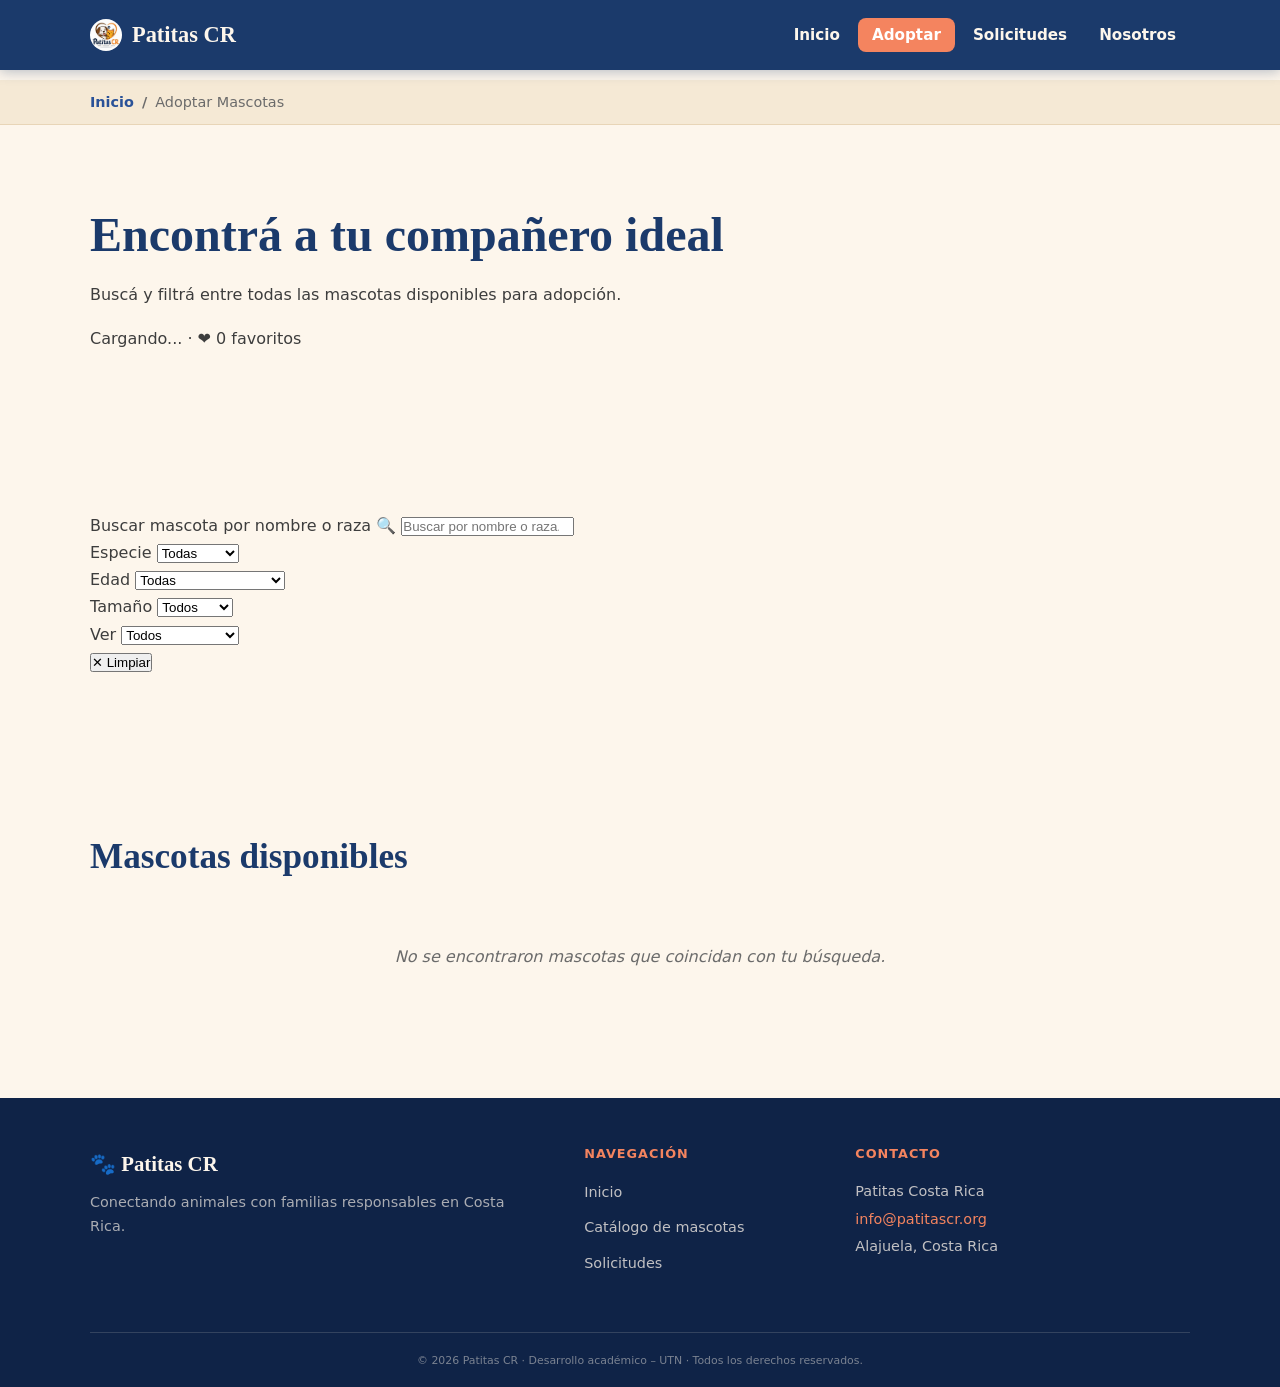
==== catalogo.html @ 45e9995b "logos" ====
<!DOCTYPE html>
<html lang="es">
<head>
    <meta charset="UTF-8">
    <meta name="viewport" content="width=device-width, initial-scale=1.0">
    <meta name="description" content="Explorá el catálogo de mascotas disponibles para adopción en Patitas CR.">
    <link rel="icon" type="image/jpeg" href="Images/adoptaPatitas/Imagen1.jpg" sizes="32x32">
    <link rel="stylesheet" href="css/style.css">
    <title>Patitas CR | Adoptar Mascotas</title>
</head>
<body>

<header class="site-header">
    <div class="container header-content">
        <a href="index.html" class="logo" aria-label="Patitas CR - Inicio">
            <img src="Images/adoptaPatitas/Imagen1.jpg" alt="Patitas CR" class="logo-image">
            <strong>Patitas CR</strong>
        </a>
        <input type="checkbox" id="menu-toggle" class="menu-toggle">
        <label for="menu-toggle" class="menu-button" aria-label="Abrir menú">
            <span></span><span></span><span></span>
        </label>
        <nav class="main-nav" aria-label="Navegación principal">
            <ul>
                <li><a href="index.html">Inicio</a></li>
                <li><a class="active-link" href="catalogo.html">Adoptar</a></li>
                <li><a href="registro.html">Solicitudes</a></li>
                <li><a href="index.html#sobre-nosotros">Nosotros</a></li>
            </ul>
        </nav>
    </div>
</header>

<nav class="breadcrumb" aria-label="Ubicación actual">
    <div class="container"><a href="index.html">Inicio</a><span>Adoptar Mascotas</span></div>
</nav>

<main>

    <section class="catalogo-hero">
        <div class="container">
            <h1>Encontrá a tu compañero ideal</h1>
            <p>Buscá y filtrá entre todas las mascotas disponibles para adopción.</p>
            <div class="catalogo-stats" id="catalogo-stats" aria-live="polite">
                <span id="stat-mostrando">Cargando...</span>
                <span class="stat-sep" aria-hidden="true">·</span>
                <span id="stat-favoritos">❤️ 0 favoritos</span>
            </div>
        </div>
    </section>

    <section class="controles-section" aria-label="Buscar y filtrar mascotas">
        <div class="container controles-wrapper">
            <div class="busqueda-wrapper">
                <label for="campo-busqueda" class="sr-only">Buscar mascota por nombre o raza</label>
                <span class="busqueda-icono" aria-hidden="true">🔍</span>
                <input type="search" id="campo-busqueda" class="campo-busqueda"
                    placeholder="Buscar por nombre o raza..." autocomplete="off" aria-label="Buscar mascota">
            </div>
            <div class="filtros-grupo" role="group" aria-label="Filtros de búsqueda">
                <div class="filtro-item">
                    <label for="filtro-especie">Especie</label>
                    <select id="filtro-especie" class="filtro-select">
                        <option value="todos">Todas</option>
                        <option value="perro">🐶 Perros</option>
                        <option value="gato">🐱 Gatos</option>
                    </select>
                </div>
                <div class="filtro-item">
                    <label for="filtro-edad">Edad</label>
                    <select id="filtro-edad" class="filtro-select">
                        <option value="todos">Todas</option>
                        <option value="cachorro">Cachorro (- de 1 año)</option>
                        <option value="joven">Joven (1-3 años)</option>
                        <option value="adulto">Adulto (4-7 años)</option>
                        <option value="senior">Senior (8+ años)</option>
                    </select>
                </div>
                <div class="filtro-item">
                    <label for="filtro-tamaño">Tamaño</label>
                    <select id="filtro-tamaño" class="filtro-select">
                        <option value="todos">Todos</option>
                        <option value="pequeño">Pequeño</option>
                        <option value="mediano">Mediano</option>
                        <option value="grande">Grande</option>
                    </select>
                </div>
                <div class="filtro-item">
                    <label for="filtro-vista">Ver</label>
                    <select id="filtro-vista" class="filtro-select">
                        <option value="todos">Todos</option>
                        <option value="favoritos">❤️ Mis favoritos</option>
                        <option value="urgentes">🚨 Urgentes</option>
                    </select>
                </div>
                <button id="btn-limpiar" class="btn-limpiar" aria-label="Limpiar filtros">✕ Limpiar</button>
            </div>
        </div>
    </section>

    <section class="catalogo-section" aria-labelledby="titulo-catalogo">
        <div class="container">
            <h2 id="titulo-catalogo" class="sr-only">Mascotas disponibles</h2>
            <div id="toast" class="toast" role="status" aria-live="polite"></div>
            <div id="grid-mascotas" class="mascotas-grid" aria-live="polite">
                <p class="estado-cargando">Cargando mascotas...</p>
            </div>
        </div>
    </section>

    <!-- MODAL SOLICITUD DE ADOPCIÓN -->
    <div id="modal-adopcion" class="modal-overlay" role="dialog" aria-modal="true" aria-labelledby="modal-titulo" hidden>
        <div class="modal-caja">
            <button class="modal-cerrar" id="modal-cerrar" aria-label="Cerrar">✕</button>
            <div class="modal-encabezado">
                <span id="modal-emoji" aria-hidden="true">🐾</span>
                <h2 id="modal-titulo">Solicitar adopción</h2>
                <p id="modal-subtitulo">Completá el formulario para expresar tu interés.</p>
            </div>
            <form id="form-adopcion" novalidate>
                <input type="hidden" id="adopcion-mascota-id">
                <input type="hidden" id="adopcion-mascota-nombre">

                <div class="campo-grupo">
                    <label for="adopcion-nombre">Nombre completo *</label>
                    <input type="text" id="adopcion-nombre" placeholder="Ej: María Rodríguez" autocomplete="name">
                    <span class="campo-error" id="error-adopcion-nombre"></span>
                </div>
                <div class="campo-grupo">
                    <label for="adopcion-email">Correo electrónico *</label>
                    <input type="email" id="adopcion-email" placeholder="Ej: maria@correo.com" autocomplete="email">
                    <span class="campo-error" id="error-adopcion-email"></span>
                </div>
                <div class="campo-grupo">
                    <label for="adopcion-telefono">Teléfono *</label>
                    <input type="tel" id="adopcion-telefono" placeholder="Ej: 8888-8888" autocomplete="tel">
                    <span class="campo-error" id="error-adopcion-telefono"></span>
                </div>
                <div class="campo-grupo">
                    <label for="adopcion-motivo">¿Por qué querés adoptar esta mascota?</label>
                    <textarea id="adopcion-motivo" rows="3" placeholder="Contanos sobre vos y tu hogar..."></textarea>
                </div>
                <div class="modal-acciones">
                    <button type="submit" class="btn-primary">Enviar solicitud</button>
                    <button type="button" class="btn-cancelar" id="btn-cancelar-modal">Cancelar</button>
                </div>
            </form>

            <div id="modal-confirmacion" class="modal-confirmacion" hidden>
                <span class="confirmacion-icono" aria-hidden="true">✅</span>
                <h3>¡Solicitud enviada!</h3>
                <p id="confirmacion-texto"></p>
                <button class="btn-primary" id="btn-cerrar-confirmacion">Entendido</button>
            </div>
        </div>
    </div>

</main>

<footer id="contacto">
    <div class="container footer-content">
        <div class="footer-marca">
            <p class="footer-logo">🐾 Patitas CR</p>
            <p>Conectando animales con familias responsables en Costa Rica.</p>
        </div>
        <nav class="footer-nav" aria-label="Pie de página">
            <h5>Navegación</h5>
            <ul>
                <li><a href="index.html">Inicio</a></li>
                <li><a href="catalogo.html">Catálogo de mascotas</a></li>
                <li><a href="registro.html">Solicitudes</a></li>
            </ul>
        </nav>
        <address class="footer-contacto">
            <h5>Contacto</h5>
            Patitas Costa Rica<br>
            <a href="mailto:info@patitascr.org">info@patitascr.org</a><br>
            Alajuela, Costa Rica
        </address>
    </div>
    <div class="footer-bottom">
        <small>© 2026 Patitas CR · Desarrollo académico – UTN · Todos los derechos reservados.</small>
    </div>
</footer>

<script src="js/catalogo.js"></script>
</body>
</html>
---- css/style.css ----
/* =========================
   TOKENS DE DISEÑO — PATITAS CR
   Paleta cálida y acogedora
========================= */

:root {
    /* Colores principales */
    --color-crema:       #FDF6EC;   /* fondo cálido */
    --color-crema-oscuro: #F5E9D5;  /* fondo alterno */
    --color-naranja:     #F4845F;   /* acento principal */
    --color-naranja-hover: #E06A43; /* hover naranja */
    --color-azul:        #1B3A6B;   /* texto oscuro y header */
    --color-azul-claro:  #2A5298;   /* links y detalles */
    --color-verde:       #3DAA74;   /* éxito / disponible */
    --color-texto:       #3D3D3D;   /* cuerpo de texto */
    --color-texto-suave: #6B6B6B;   /* texto secundario */
    --color-borde:       #E8D5B7;   /* bordes suaves */
    --color-blanco:      #FFFFFF;

    /* Tipografía */
    --fuente-titulo: Georgia, 'Times New Roman', serif;
    --fuente-cuerpo: system-ui, -apple-system, Arial, sans-serif;

    /* Espaciado */
    --espacio-xs:  8px;
    --espacio-sm:  16px;
    --espacio-md:  24px;
    --espacio-lg:  48px;
    --espacio-xl:  80px;

    /* Bordes */
    --radio-sm:  8px;
    --radio-md:  16px;
    --radio-lg:  24px;
    --radio-pill: 999px;

    /* Sombras */
    --sombra-sm: 0 2px 8px rgba(61, 61, 61, 0.08);
    --sombra-md: 0 6px 20px rgba(61, 61, 61, 0.12);
    --sombra-lg: 0 12px 32px rgba(61, 61, 61, 0.15);
}

/* =========================
   RESET Y BASE
========================= */

*, *::before, *::after {
    margin: 0;
    padding: 0;
    box-sizing: border-box;
}

html {
    font-size: 16px;
    scroll-behavior: smooth;
}

body {
    font-family: var(--fuente-cuerpo);
    background-color: var(--color-crema);
    color: var(--color-texto);
    line-height: 1.7;
    padding-top: 80px;
}

img, video, iframe {
    max-width: 100%;
    height: auto;
    display: block;
}

a {
    text-decoration: none;
    color: inherit;
}

ul {
    list-style: none;
}

/* =========================
   UTILIDADES
========================= */

.container {
    width: min(92%, 1100px);
    margin: 0 auto;
}

section {
    padding: var(--espacio-xl) 0;
}

h1, h2, h3, h4, h5 {
    font-family: var(--fuente-titulo);
    color: var(--color-azul);
    line-height: 1.25;
    margin-bottom: var(--espacio-sm);
}

h1 { font-size: clamp(2rem, 5vw, 3rem); }
h2 { font-size: clamp(1.5rem, 3.5vw, 2.2rem); }
h3 { font-size: 1.2rem; }
h4 { font-size: 1.05rem; }

p { margin-bottom: var(--espacio-sm); }
p:last-child { margin-bottom: 0; }

.seccion-desc {
    color: var(--color-texto-suave);
    font-size: 1.05rem;
    max-width: 600px;
    margin-bottom: var(--espacio-lg);
}

/* =========================
   HEADER
========================= */

.site-header {
    background-color: var(--color-azul);
    padding: 16px 0;
    position: fixed;
    top: 0;
    left: 0;
    width: 100%;
    z-index: 1000;
    box-shadow: 0 2px 12px rgba(27, 58, 107, 0.3);
}

.header-content {
    display: flex;
    align-items: center;
    justify-content: space-between;
    gap: 20px;
}

/* Logo */
.logo {
    display: flex;
    align-items: center;
    gap: 10px;
    font-family: var(--fuente-titulo);
    font-size: 1.4rem;
    color: var(--color-crema);
    font-weight: bold;
    white-space: nowrap;
}

.logo-image {
    width: 32px;
    height: 32px;
    object-fit: cover;
    border-radius: 50%;
}

/* Hamburguesa — oculta en escritorio */
.menu-toggle { display: none; }

.menu-button {
    display: none;
    flex-direction: column;
    justify-content: space-between;
    width: 36px;
    height: 26px;
    cursor: pointer;
    background: none;
    border: none;
}

.menu-button span {
    display: block;
    height: 3px;
    background-color: var(--color-crema);
    border-radius: var(--radio-pill);
    transition: opacity 0.2s;
}

/* Navegación */
.main-nav ul {
    display: flex;
    align-items: center;
    gap: 4px;
}

.main-nav a {
    color: var(--color-crema);
    font-weight: 600;
    font-size: 0.95rem;
    padding: 8px 14px;
    border-radius: var(--radio-sm);
    transition: background-color 0.2s, color 0.2s;
}

.main-nav a:hover {
    background-color: var(--color-naranja);
    color: var(--color-blanco);
}

.main-nav a:focus-visible {
    outline: 3px solid var(--color-naranja);
    outline-offset: 2px;
}

.active-link {
    background-color: var(--color-naranja) !important;
    color: var(--color-blanco) !important;
}

/* =========================
   BREADCRUMB
========================= */

.breadcrumb {
    background-color: var(--color-crema-oscuro);
    border-bottom: 1px solid var(--color-borde);
    padding: 10px 0;
}

.breadcrumb .container {
    display: flex;
    align-items: center;
    gap: 8px;
    font-size: 0.9rem;
}

.breadcrumb a {
    color: var(--color-azul-claro);
    font-weight: 600;
}

.breadcrumb a::after {
    content: "/";
    margin-left: 8px;
    color: var(--color-texto-suave);
}

.breadcrumb span {
    color: var(--color-texto-suave);
}

/* =========================
   BOTONES
========================= */

.btn-primary {
    display: inline-block;
    background-color: var(--color-naranja);
    color: var(--color-blanco);
    padding: 13px 26px;
    border-radius: var(--radio-md);
    font-weight: 700;
    font-size: 0.95rem;
    transition: background-color 0.2s, transform 0.15s;
    border: 2px solid transparent;
}

.btn-primary:hover {
    background-color: var(--color-naranja-hover);
    transform: translateY(-1px);
}

.btn-primary:focus-visible {
    outline: 3px solid var(--color-azul);
    outline-offset: 3px;
}

.btn-outline {
    display: inline-block;
    background-color: transparent;
    color: var(--color-crema);
    padding: 13px 26px;
    border-radius: var(--radio-md);
    font-weight: 700;
    font-size: 0.95rem;
    border: 2px solid var(--color-crema);
    transition: background-color 0.2s, color 0.2s;
}

.btn-outline:hover {
    background-color: var(--color-crema);
    color: var(--color-azul);
}

.btn-link {
    display: inline-block;
    color: var(--color-azul);
    font-weight: 700;
    text-decoration: underline;
    text-underline-offset: 4px;
    padding: 4px 0;
}

.btn-link:hover {
    color: var(--color-naranja);
}

.btn-grande {
    padding: 16px 32px;
    font-size: 1rem;
}

/* =========================
   HERO
========================= */

.hero {
    background: linear-gradient(135deg, var(--color-crema-oscuro) 0%, var(--color-crema) 100%);
    padding: var(--espacio-xl) 0;
    border-bottom: 2px solid var(--color-borde);
}

.hero-content {
    display: flex;
    align-items: center;
    gap: 60px;
}

.hero-text {
    flex: 1;
    min-width: 0;
}

.hero-badge {
    display: inline-block;
    background-color: #FFF0E8;
    color: var(--color-naranja-hover);
    border: 1.5px solid var(--color-naranja);
    padding: 6px 16px;
    border-radius: var(--radio-pill);
    font-weight: 700;
    font-size: 0.85rem;
    margin-bottom: var(--espacio-sm);
    letter-spacing: 0.3px;
}

.hero-text h1 {
    margin-bottom: var(--espacio-md);
    color: var(--color-azul);
}

.hero-text h1 em {
    font-style: normal;
    color: var(--color-naranja);
}

.hero-desc {
    color: var(--color-texto);
    font-size: 1.1rem;
    max-width: 500px;
    margin-bottom: var(--espacio-md);
}

/* Contador dinámico */
.hero-contador {
    display: flex;
    gap: var(--espacio-lg);
    margin-bottom: var(--espacio-lg);
    padding: var(--espacio-md) 0;
    border-top: 1.5px solid var(--color-borde);
    border-bottom: 1.5px solid var(--color-borde);
}

.contador-item {
    display: flex;
    flex-direction: column;
}

.contador-num {
    font-family: var(--fuente-titulo);
    font-size: 2.2rem;
    font-weight: bold;
    color: var(--color-naranja);
    line-height: 1;
}

.contador-label {
    font-size: 0.8rem;
    color: var(--color-texto-suave);
    margin-top: 4px;
    text-transform: uppercase;
    letter-spacing: 0.5px;
}

.hero-actions {
    display: flex;
    align-items: center;
    gap: var(--espacio-md);
    flex-wrap: wrap;
}

/* Imagen hero */
.hero-image {
    flex: 0 0 420px;
    background-color: var(--color-blanco);
    padding: 14px;
    border-radius: var(--radio-lg);
    box-shadow: var(--sombra-lg);
    border: 2px solid var(--color-borde);
}

.hero-image img {
    width: 100%;
    border-radius: var(--radio-md);
    object-fit: cover;
    aspect-ratio: 4/3;
    background-color: var(--color-crema-oscuro);
}

/* Fallback cuando no hay imagen */
.hero-image--fallback img {
    min-height: 220px;
    background: linear-gradient(135deg, #FFF0E8, #F5E9D5);
    display: flex;
    align-items: center;
    justify-content: center;
}

.hero-image figcaption {
    margin-top: 10px;
    font-size: 0.85rem;
    color: var(--color-texto-suave);
    text-align: center;
    font-style: italic;
}

/* =========================
   DIVISOR DE PATITAS
========================= */

.paw-divider {
    text-align: center;
    padding: 8px 0;
    background-color: var(--color-crema);
    letter-spacing: 12px;
    font-size: 1.1rem;
    opacity: 0.5;
}

/* =========================
   CÓMO FUNCIONA
========================= */

#como-funciona {
    background-color: var(--color-blanco);
}

.pasos-grid {
    display: grid;
    grid-template-columns: repeat(auto-fit, minmax(260px, 1fr));
    gap: var(--espacio-md);
    counter-reset: pasos;
}

.paso-card {
    background-color: var(--color-crema);
    border: 1.5px solid var(--color-borde);
    border-radius: var(--radio-lg);
    padding: var(--espacio-lg) var(--espacio-md);
    text-align: center;
    transition: transform 0.2s, box-shadow 0.2s;
    position: relative;
}

.paso-card:hover {
    transform: translateY(-4px);
    box-shadow: var(--sombra-md);
}

.paso-icono {
    font-size: 2.8rem;
    margin-bottom: var(--espacio-sm);
    display: block;
    line-height: 1;
}

.paso-card h3 {
    color: var(--color-azul);
    margin-bottom: 10px;
    font-size: 1.1rem;
}

.paso-card p {
    color: var(--color-texto-suave);
    font-size: 0.95rem;
    margin: 0;
}

/* =========================
   SOBRE NOSOTROS / BENEFICIOS
========================= */

#sobre-nosotros {
    background-color: var(--color-crema-oscuro);
}

.beneficios-grid {
    display: grid;
    grid-template-columns: repeat(auto-fit, minmax(230px, 1fr));
    gap: var(--espacio-md);
}

.beneficio-card {
    background-color: var(--color-blanco);
    border: 1.5px solid var(--color-borde);
    border-radius: var(--radio-lg);
    padding: var(--espacio-md);
    transition: box-shadow 0.2s;
}

.beneficio-card:hover {
    box-shadow: var(--sombra-md);
}

.beneficio-icono {
    font-size: 2rem;
    display: block;
    margin-bottom: var(--espacio-xs);
}

.beneficio-card h4 {
    color: var(--color-azul);
    margin-bottom: 8px;
}

.beneficio-card p {
    color: var(--color-texto-suave);
    font-size: 0.92rem;
    margin: 0;
}

/* =========================
   FINALES FELICES
========================= */

#finales-felices {
    background-color: var(--color-blanco);
}

.casos-grid {
    display: grid;
    grid-template-columns: repeat(auto-fit, minmax(280px, 1fr));
    gap: var(--espacio-md);
    margin-bottom: var(--espacio-lg);
}

/* Tarjeta de caso de éxito — generada por JS */
.caso-card {
    background-color: var(--color-crema);
    border: 1.5px solid var(--color-borde);
    border-radius: var(--radio-lg);
    overflow: hidden;
    box-shadow: var(--sombra-sm);
    transition: transform 0.2s, box-shadow 0.2s;
}

.caso-card:hover {
    transform: translateY(-3px);
    box-shadow: var(--sombra-md);
}

.caso-card-img {
    width: 100%;
    height: 180px;
    object-fit: cover;
    background-color: var(--color-crema-oscuro);
}

.caso-card-body {
    padding: var(--espacio-md);
}

.caso-card-body h3 {
    font-size: 1.05rem;
    color: var(--color-azul);
    margin-bottom: 6px;
}

.caso-card-body p {
    font-size: 0.9rem;
    color: var(--color-texto-suave);
    margin: 0;
    font-style: italic;
}

.caso-tag {
    display: inline-block;
    background-color: #E8F5EE;
    color: var(--color-verde);
    padding: 4px 12px;
    border-radius: var(--radio-pill);
    font-size: 0.78rem;
    font-weight: 700;
    margin-bottom: 8px;
}

/* Estado cargando / vacío */
.estado-cargando,
.estado-vacio {
    color: var(--color-texto-suave);
    font-style: italic;
    grid-column: 1 / -1;
    text-align: center;
    padding: var(--espacio-lg) 0;
}

.casos-cta {
    text-align: center;
}

/* =========================
   CTA FINAL
========================= */

.cta-section {
    background-color: var(--color-azul);
    padding: var(--espacio-xl) 0;
}

.cta-content {
    display: flex;
    align-items: center;
    justify-content: space-between;
    gap: var(--espacio-lg);
    flex-wrap: wrap;
}

.cta-text h2 {
    color: var(--color-crema);
    margin-bottom: 8px;
}

.cta-text p {
    color: rgba(253, 246, 236, 0.8);
    margin: 0;
}

.cta-acciones {
    display: flex;
    gap: var(--espacio-sm);
    flex-wrap: wrap;
}

/* =========================
   FOOTER
========================= */

footer {
    background-color: #0F2347;
    color: var(--color-crema);
    padding: var(--espacio-lg) 0 0;
}

.footer-content {
    display: grid;
    grid-template-columns: 2fr 1fr 1.5fr;
    gap: var(--espacio-lg);
    padding-bottom: var(--espacio-lg);
    border-bottom: 1px solid rgba(253, 246, 236, 0.15);
}

.footer-logo {
    font-family: var(--fuente-titulo);
    font-size: 1.3rem;
    font-weight: bold;
    margin-bottom: var(--espacio-xs);
    color: var(--color-crema);
}

.footer-marca p:last-child {
    color: rgba(253, 246, 236, 0.65);
    font-size: 0.9rem;
}

.footer-nav h5,
.footer-contacto h5 {
    color: var(--color-naranja);
    font-family: var(--fuente-cuerpo);
    font-size: 0.8rem;
    text-transform: uppercase;
    letter-spacing: 1px;
    margin-bottom: var(--espacio-sm);
}

.footer-nav ul li {
    margin-bottom: 8px;
}

.footer-nav a {
    color: rgba(253, 246, 236, 0.75);
    font-size: 0.9rem;
    transition: color 0.2s;
}

.footer-nav a:hover {
    color: var(--color-naranja);
}

.footer-contacto {
    font-style: normal;
    color: rgba(253, 246, 236, 0.75);
    font-size: 0.9rem;
    line-height: 1.9;
}

.footer-contacto a {
    color: var(--color-naranja);
}

.footer-contacto a:hover {
    text-decoration: underline;
}

.footer-bottom {
    text-align: center;
    padding: var(--espacio-sm) 0;
    color: rgba(253, 246, 236, 0.45);
    font-size: 0.82rem;
}

/* =========================
   MEDIA QUERY — TABLET
========================= */

@media (max-width: 900px) {
    body { padding-top: 76px; }

    .hero-content {
        flex-direction: column;
        gap: var(--espacio-lg);
    }

    .hero-image {
        flex: none;
        width: 100%;
        max-width: 560px;
    }

    .hero-text h1 {
        font-size: 2.2rem;
    }

    .footer-content {
        grid-template-columns: 1fr 1fr;
    }

    .footer-marca {
        grid-column: 1 / -1;
    }

    .cta-content {
        flex-direction: column;
        text-align: center;
    }

    .cta-acciones {
        justify-content: center;
    }
}

/* =========================
   MEDIA QUERY — MÓVIL
========================= */

@media (max-width: 700px) {
    body { padding-top: 70px; }

    .site-header { padding: 12px 0; }

    /* Hamburguesa */
    .menu-button { display: flex; }

    .main-nav {
        display: none;
        position: absolute;
        top: 56px;
        left: 0;
        width: 100%;
        background-color: var(--color-azul);
        border-top: 2px solid var(--color-naranja);
        padding: var(--espacio-sm);
        border-radius: 0 0 var(--radio-md) var(--radio-md);
        z-index: 999;
        box-shadow: var(--sombra-lg);
    }

    .menu-toggle:checked ~ .main-nav {
        display: block;
    }

    .main-nav ul {
        flex-direction: column;
        align-items: stretch;
        gap: 6px;
    }

    .main-nav a {
        display: block;
        padding: 13px 16px;
        background-color: rgba(255, 255, 255, 0.07);
        border-radius: var(--radio-sm);
    }

    /* Hero */
    .hero { padding: 48px 0; }

    .hero-texto h1 { font-size: 1.9rem; }

    .hero-contador {
        gap: var(--espacio-md);
    }

    .contador-num { font-size: 1.7rem; }

    .hero-actions {
        flex-direction: column;
        align-items: stretch;
    }

    .btn-primary, .btn-link {
        text-align: center;
        width: 100%;
    }

    .btn-link { width: auto; }

    /* Secciones */
    section { padding: 48px 0; }

    .pasos-grid,
    .beneficios-grid,
    .casos-grid {
        grid-template-columns: 1fr;
    }

    /* Footer */
    .footer-content {
        grid-template-columns: 1fr;
        gap: var(--espacio-md);
    }

    .cta-acciones {
        flex-direction: column;
    }

    .btn-grande {
        text-align: center;
        width: 100%;
    }

    /* Breadcrumb */
    .breadcrumb .container {
        font-size: 0.85rem;
    }
}

/* =========================
   MEDIA QUERY — MÓVIL PEQUEÑO
========================= */

@media (max-width: 420px) {
    .logo { font-size: 1.15rem; }

    h1 { font-size: 1.75rem; }

    .hero-contador {
        flex-wrap: wrap;
        gap: var(--espacio-sm);
    }

    .paw-divider { letter-spacing: 6px; }
}

/* =========================
   ACCESIBILIDAD — MOVIMIENTO REDUCIDO
========================= */

@media (prefers-reduced-motion: reduce) {
    .paso-card,
    .beneficio-card,
    .caso-card,
    .btn-primary {
        transition: none;
    }

    html { scroll-behavior: auto; }
}
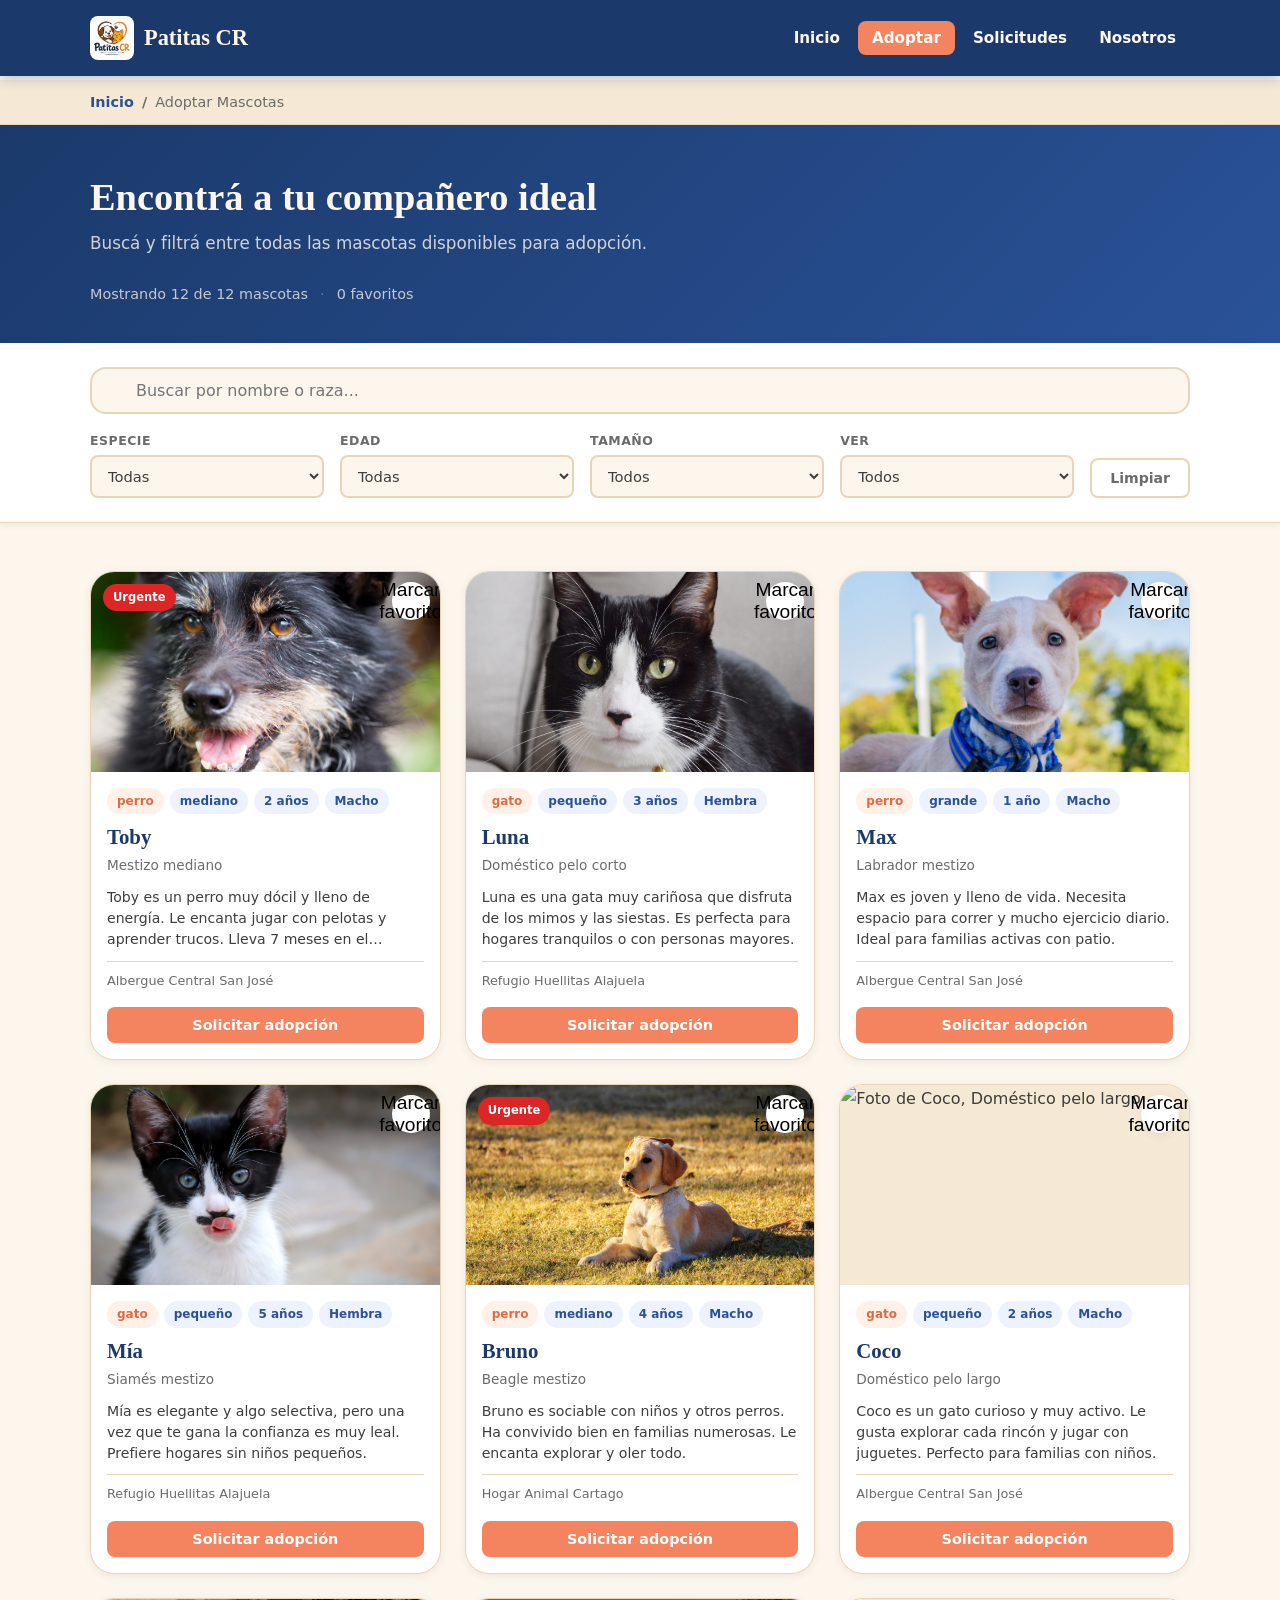
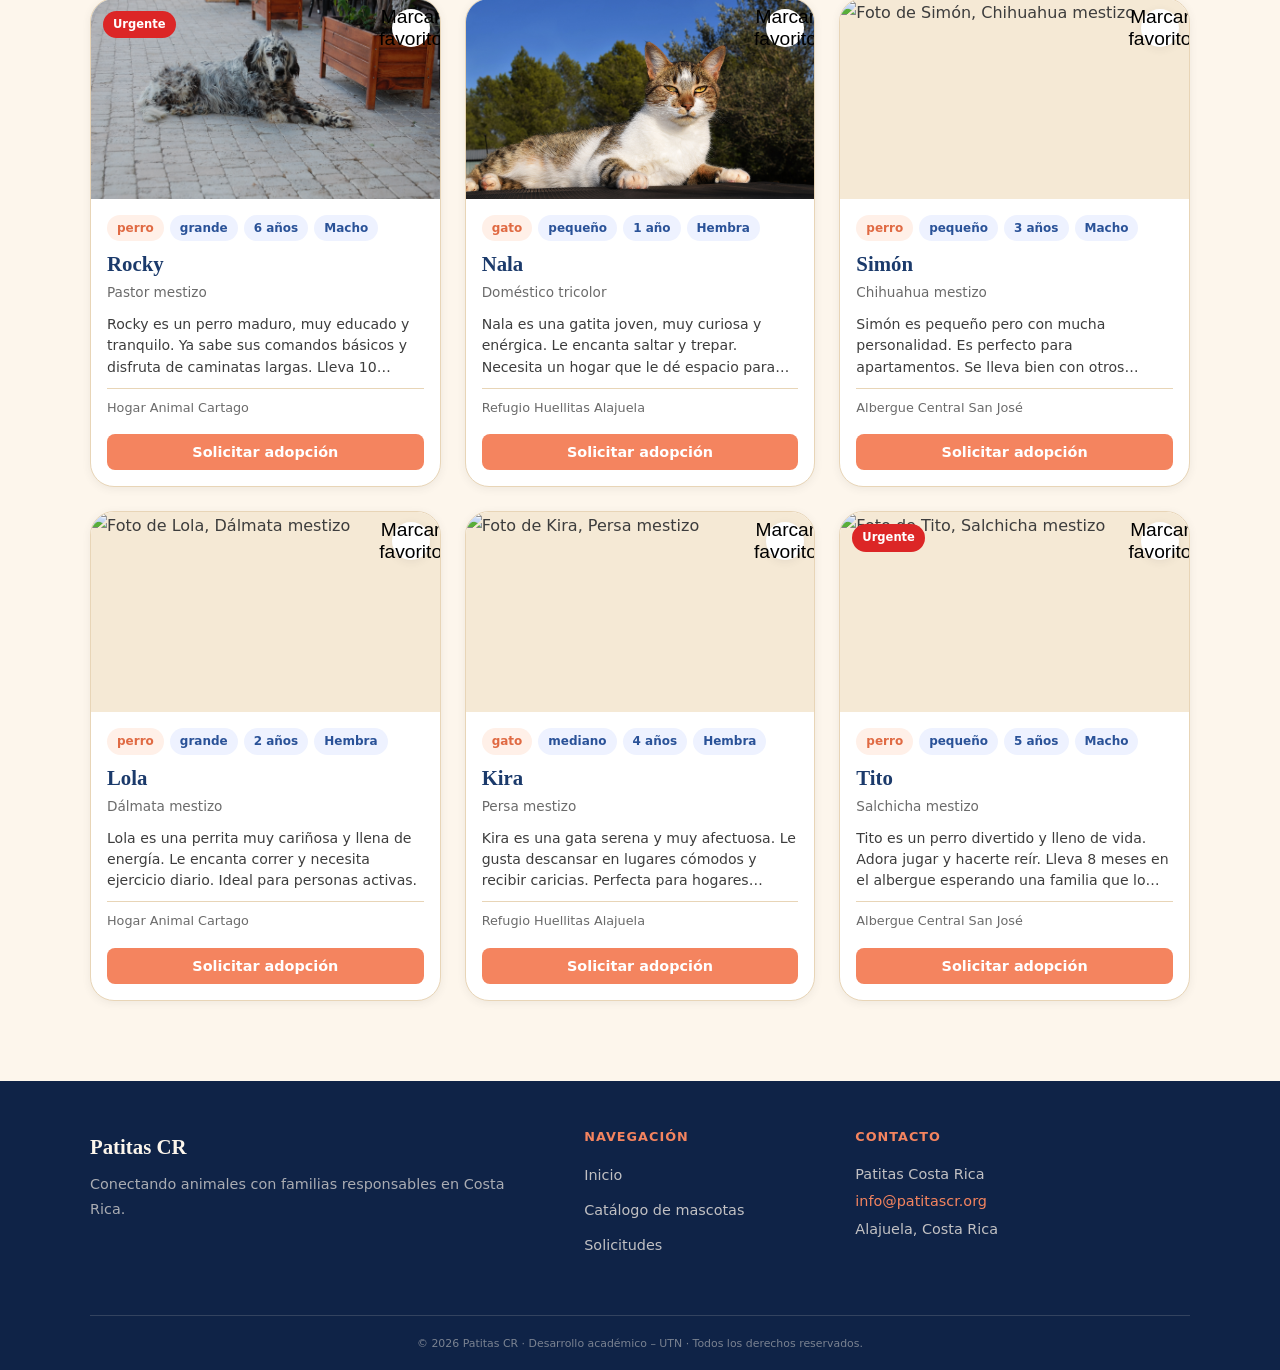
==== commit 5d9b354f: "arreglo en el javaScript, en los html, css y en el json" ====
--- a/catalogo.html
+++ b/catalogo.html
@@ -44,7 +44,7 @@
             <div class="catalogo-stats" id="catalogo-stats" aria-live="polite">
                 <span id="stat-mostrando">Cargando...</span>
                 <span class="stat-sep" aria-hidden="true">·</span>
-                <span id="stat-favoritos">❤️ 0 favoritos</span>
+                <span id="stat-favoritos">0 favoritos</span>
             </div>
         </div>
     </section>
@@ -53,7 +53,7 @@
         <div class="container controles-wrapper">
             <div class="busqueda-wrapper">
                 <label for="campo-busqueda" class="sr-only">Buscar mascota por nombre o raza</label>
-                <span class="busqueda-icono" aria-hidden="true">🔍</span>
+                <span class="busqueda-icono" aria-hidden="true"></span>
                 <input type="search" id="campo-busqueda" class="campo-busqueda"
                     placeholder="Buscar por nombre o raza..." autocomplete="off" aria-label="Buscar mascota">
             </div>
@@ -62,8 +62,8 @@
                     <label for="filtro-especie">Especie</label>
                     <select id="filtro-especie" class="filtro-select">
                         <option value="todos">Todas</option>
-                        <option value="perro">🐶 Perros</option>
-                        <option value="gato">🐱 Gatos</option>
+                        <option value="perro">Perros</option>
+                        <option value="gato">Gatos</option>
                     </select>
                 </div>
                 <div class="filtro-item">
@@ -89,11 +89,11 @@
                     <label for="filtro-vista">Ver</label>
                     <select id="filtro-vista" class="filtro-select">
                         <option value="todos">Todos</option>
-                        <option value="favoritos">❤️ Mis favoritos</option>
-                        <option value="urgentes">🚨 Urgentes</option>
-                    </select>
-                </div>
-                <button id="btn-limpiar" class="btn-limpiar" aria-label="Limpiar filtros">✕ Limpiar</button>
+                        <option value="favoritos">Mis favoritos</option>
+                        <option value="urgentes">Urgentes</option>
+                    </select>
+                </div>
+                    <button id="btn-limpiar" class="btn-limpiar" aria-label="Limpiar filtros">Limpiar</button>
             </div>
         </div>
     </section>
@@ -111,9 +111,9 @@
     <!-- MODAL SOLICITUD DE ADOPCIÓN -->
     <div id="modal-adopcion" class="modal-overlay" role="dialog" aria-modal="true" aria-labelledby="modal-titulo" hidden>
         <div class="modal-caja">
-            <button class="modal-cerrar" id="modal-cerrar" aria-label="Cerrar">✕</button>
+            <button class="modal-cerrar" id="modal-cerrar" aria-label="Cerrar">×</button>
             <div class="modal-encabezado">
-                <span id="modal-emoji" aria-hidden="true">🐾</span>
+                <span id="modal-emoji" aria-hidden="true"></span>
                 <h2 id="modal-titulo">Solicitar adopción</h2>
                 <p id="modal-subtitulo">Completá el formulario para expresar tu interés.</p>
             </div>
@@ -147,7 +147,7 @@
             </form>
 
             <div id="modal-confirmacion" class="modal-confirmacion" hidden>
-                <span class="confirmacion-icono" aria-hidden="true">✅</span>
+                <span class="confirmacion-icono" aria-hidden="true"></span>
                 <h3>¡Solicitud enviada!</h3>
                 <p id="confirmacion-texto"></p>
                 <button class="btn-primary" id="btn-cerrar-confirmacion">Entendido</button>
@@ -160,7 +160,7 @@
 <footer id="contacto">
     <div class="container footer-content">
         <div class="footer-marca">
-            <p class="footer-logo">🐾 Patitas CR</p>
+            <p class="footer-logo">Patitas CR</p>
             <p>Conectando animales con familias responsables en Costa Rica.</p>
         </div>
         <nav class="footer-nav" aria-label="Pie de página">
@@ -183,6 +183,35 @@
     </div>
 </footer>
 
+</body>
+
+<!-- Fallback JSON inline: permite cargar datos cuando fetch no está disponible (por ejemplo, al abrir con file://) -->
+<script id="patitas-data" type="application/json">
+{
+    "mascotas": [
+        { "id":1,"nombre":"Toby","especie":"perro","raza":"Mestizo mediano","edad":"2 años","sexo":"Macho","tamaño":"mediano","temperamento":"juguetón","estado":"disponible","albergue":"Albergue Central San José","descripcion":"Toby es un perro muy dócil y lleno de energía. Le encanta jugar con pelotas y aprender trucos. Lleva 7 meses en el albergue esperando una familia.","imagen":"Images/mascotas/toby.jpg","urgente":true},
+        { "id":2,"nombre":"Luna","especie":"gato","raza":"Doméstico pelo corto","edad":"3 años","sexo":"Hembra","tamaño":"pequeño","temperamento":"tranquilo","estado":"disponible","albergue":"Refugio Huellitas Alajuela","descripcion":"Luna es una gata muy cariñosa que disfruta de los mimos y las siestas. Es perfecta para hogares tranquilos o con personas mayores.","imagen":"Images/mascotas/luna.jpg","urgente":false},
+        { "id":3,"nombre":"Max","especie":"perro","raza":"Labrador mestizo","edad":"1 año","sexo":"Macho","tamaño":"grande","temperamento":"activo","estado":"disponible","albergue":"Albergue Central San José","descripcion":"Max es joven y lleno de vida. Necesita espacio para correr y mucho ejercicio diario. Ideal para familias activas con patio.","imagen":"Images/mascotas/max.jpg","urgente":false},
+        { "id":4,"nombre":"Mía","especie":"gato","raza":"Siamés mestizo","edad":"5 años","sexo":"Hembra","tamaño":"pequeño","temperamento":"independiente","estado":"disponible","albergue":"Refugio Huellitas Alajuela","descripcion":"Mía es elegante y algo selectiva, pero una vez que te gana la confianza es muy leal. Prefiere hogares sin niños pequeños.","imagen":"Images/mascotas/mia.jpg","urgente":false},
+        { "id":5,"nombre":"Bruno","especie":"perro","raza":"Beagle mestizo","edad":"4 años","sexo":"Macho","tamaño":"mediano","temperamento":"amigable","estado":"disponible","albergue":"Hogar Animal Cartago","descripcion":"Bruno es sociable con niños y otros perros. Ha convivido bien en familias numerosas. Le encanta explorar y oler todo.","imagen":"Images/mascotas/bruno.jpg","urgente":true},
+        { "id":6,"nombre":"Coco","especie":"gato","raza":"Doméstico pelo largo","edad":"2 años","sexo":"Macho","tamaño":"pequeño","temperamento":"juguetón","estado":"disponible","albergue":"Albergue Central San José","descripcion":"Coco es un gato curioso y muy activo. Le gusta explorar cada rincón y jugar con juguetes. Perfecto para familias con niños.","imagen":"Images/mascotas/coco.jpg","urgente":false},
+        { "id":7,"nombre":"Rocky","especie":"perro","raza":"Pastor mestizo","edad":"6 años","sexo":"Macho","tamaño":"grande","temperamento":"tranquilo","estado":"disponible","albergue":"Hogar Animal Cartago","descripcion":"Rocky es un perro maduro, muy educado y tranquilo. Ya sabe sus comandos básicos y disfruta de caminatas largas. Lleva 10 meses esperando.","imagen":"Images/mascotas/rocky.jpg","urgente":true},
+        { "id":8,"nombre":"Nala","especie":"gato","raza":"Doméstico tricolor","edad":"1 año","sexo":"Hembra","tamaño":"pequeño","temperamento":"activo","estado":"disponible","albergue":"Refugio Huellitas Alajuela","descripcion":"Nala es una gatita joven, muy curiosa y enérgica. Le encanta saltar y trepar. Necesita un hogar que le dé espacio para explorar.","imagen":"Images/mascotas/nala.jpg","urgente":false},
+        { "id":9,"nombre":"Simón","especie":"perro","raza":"Chihuahua mestizo","edad":"3 años","sexo":"Macho","tamaño":"pequeño","temperamento":"amigable","estado":"disponible","albergue":"Albergue Central San José","descripcion":"Simón es pequeño pero con mucha personalidad. Es perfecto para apartamentos. Se lleva bien con otros perros pequeños.","imagen":"Images/mascotas/simon.jpg","urgente":false},
+        { "id":10,"nombre":"Lola","especie":"perro","raza":"Dálmata mestizo","edad":"2 años","sexo":"Hembra","tamaño":"grande","temperamento":"activo","estado":"disponible","albergue":"Hogar Animal Cartago","descripcion":"Lola es una perrita muy cariñosa y llena de energía. Le encanta correr y necesita ejercicio diario. Ideal para personas activas.","imagen":"Images/mascotas/lola.jpg","urgente":false},
+        { "id":11,"nombre":"Kira","especie":"gato","raza":"Persa mestizo","edad":"4 años","sexo":"Hembra","tamaño":"mediano","temperamento":"tranquilo","estado":"disponible","albergue":"Refugio Huellitas Alajuela","descripcion":"Kira es una gata serena y muy afectuosa. Le gusta descansar en lugares cómodos y recibir caricias. Perfecta para hogares calmados.","imagen":"Images/mascotas/kira.jpg","urgente":false},
+        { "id":12,"nombre":"Tito","especie":"perro","raza":"Salchicha mestizo","edad":"5 años","sexo":"Macho","tamaño":"pequeño","temperamento":"juguetón","estado":"disponible","albergue":"Albergue Central San José","descripcion":"Tito es un perro divertido y lleno de vida. Adora jugar y hacerte reír. Lleva 8 meses en el albergue esperando una familia que lo quiera.","imagen":"Images/mascotas/tito.jpg","urgente":true}
+    ],
+    "casos_exito": [
+        { "id":1,"nombre_mascota":"Canela","especie":"perro","adoptante":"Familia Rodríguez","fecha_adopcion":"2025-03-14","historia":"Canela llegó asustada y flaca. Hoy corre por el jardín y duerme en la cama con los niños. ¡La mejor decisión que tomamos!","imagen":"Images/mascotas/toby.jpg"},
+        { "id":2,"nombre_mascota":"Pelusa","especie":"gato","adoptante":"Andrea Vargas","fecha_adopcion":"2025-05-02","historia":"Pelusa era muy tímida al inicio. Con paciencia y amor se convirtió en mi sombra. La adopción fue un proceso muy bien guiado.","imagen":"Images/mascotas/luna.jpg"},
+        { "id":3,"nombre_mascota":"Bongo","especie":"perro","adoptante":"Carlos y Sofía Méndez","fecha_adopcion":"2025-07-18","historia":"Bongo llegó a nuestro hogar y lo llenó de alegría. Los filtros del catálogo nos ayudaron a encontrar exactamente el perfil que buscábamos.","imagen":"Images/mascotas/rocky.jpg"}
+    ]
+}
+</script>
+
 <script src="js/catalogo.js"></script>
 </body>
+</html>
+</body>
 </html>
--- a/css/style.css
+++ b/css/style.css
@@ -1,887 +1,455 @@
-/* =========================
-   TOKENS DE DISEÑO — PATITAS CR
-   Paleta cálida y acogedora
-========================= */
-
+/* ================================================
+   PATITAS CR — CSS GLOBAL ÚNICO
+   Todas las páginas usan solo este archivo
+================================================ */
+
+/* ── TOKENS ─────────────────────────────────────── */
 :root {
-    /* Colores principales */
-    --color-crema:       #FDF6EC;   /* fondo cálido */
-    --color-crema-oscuro: #F5E9D5;  /* fondo alterno */
-    --color-naranja:     #F4845F;   /* acento principal */
-    --color-naranja-hover: #E06A43; /* hover naranja */
-    --color-azul:        #1B3A6B;   /* texto oscuro y header */
-    --color-azul-claro:  #2A5298;   /* links y detalles */
-    --color-verde:       #3DAA74;   /* éxito / disponible */
-    --color-texto:       #3D3D3D;   /* cuerpo de texto */
-    --color-texto-suave: #6B6B6B;   /* texto secundario */
-    --color-borde:       #E8D5B7;   /* bordes suaves */
-    --color-blanco:      #FFFFFF;
-
-    /* Tipografía */
-    --fuente-titulo: Georgia, 'Times New Roman', serif;
-    --fuente-cuerpo: system-ui, -apple-system, Arial, sans-serif;
-
-    /* Espaciado */
-    --espacio-xs:  8px;
-    --espacio-sm:  16px;
-    --espacio-md:  24px;
-    --espacio-lg:  48px;
-    --espacio-xl:  80px;
-
-    /* Bordes */
-    --radio-sm:  8px;
-    --radio-md:  16px;
-    --radio-lg:  24px;
-    --radio-pill: 999px;
-
-    /* Sombras */
-    --sombra-sm: 0 2px 8px rgba(61, 61, 61, 0.08);
-    --sombra-md: 0 6px 20px rgba(61, 61, 61, 0.12);
-    --sombra-lg: 0 12px 32px rgba(61, 61, 61, 0.15);
-}
-
-/* =========================
-   RESET Y BASE
-========================= */
-
-*, *::before, *::after {
-    margin: 0;
-    padding: 0;
-    box-sizing: border-box;
-}
-
-html {
-    font-size: 16px;
-    scroll-behavior: smooth;
-}
-
-body {
-    font-family: var(--fuente-cuerpo);
-    background-color: var(--color-crema);
-    color: var(--color-texto);
-    line-height: 1.7;
-    padding-top: 80px;
-}
-
-img, video, iframe {
-    max-width: 100%;
-    height: auto;
-    display: block;
-}
-
-a {
-    text-decoration: none;
-    color: inherit;
-}
-
-ul {
-    list-style: none;
-}
-
-/* =========================
-   UTILIDADES
-========================= */
-
-.container {
-    width: min(92%, 1100px);
-    margin: 0 auto;
-}
-
-section {
-    padding: var(--espacio-xl) 0;
-}
-
-h1, h2, h3, h4, h5 {
-    font-family: var(--fuente-titulo);
-    color: var(--color-azul);
-    line-height: 1.25;
-    margin-bottom: var(--espacio-sm);
-}
-
-h1 { font-size: clamp(2rem, 5vw, 3rem); }
-h2 { font-size: clamp(1.5rem, 3.5vw, 2.2rem); }
-h3 { font-size: 1.2rem; }
-h4 { font-size: 1.05rem; }
-
-p { margin-bottom: var(--espacio-sm); }
-p:last-child { margin-bottom: 0; }
-
-.seccion-desc {
-    color: var(--color-texto-suave);
-    font-size: 1.05rem;
-    max-width: 600px;
-    margin-bottom: var(--espacio-lg);
-}
-
-/* =========================
-   HEADER
-========================= */
-
+    --crema:          #FDF6EC;
+    --crema-oscuro:   #F5E9D5;
+    --naranja:        #F4845F;
+    --naranja-hover:  #E06A43;
+    --azul:           #1B3A6B;
+    --azul-claro:     #2A5298;
+    --verde:          #3DAA74;
+    --texto:          #3D3D3D;
+    --texto-suave:    #6B6B6B;
+    --borde:          #E8D5B7;
+    --blanco:         #FFFFFF;
+
+    --f-titulo: Georgia, 'Times New Roman', serif;
+    --f-cuerpo: system-ui, -apple-system, Arial, sans-serif;
+
+    --xs:  8px;
+    --sm:  16px;
+    --md:  24px;
+    --lg:  48px;
+    --xl:  80px;
+
+    --r-sm:   8px;
+    --r-md:   16px;
+    --r-lg:   24px;
+    --r-pill: 999px;
+
+    --sombra-sm: 0 2px 8px rgba(61,61,61,.08);
+    --sombra-md: 0 6px 20px rgba(61,61,61,.12);
+    --sombra-lg: 0 12px 32px rgba(61,61,61,.15);
+}
+
+/* ── RESET ───────────────────────────────────────── */
+*, *::before, *::after { margin:0; padding:0; box-sizing:border-box; }
+html { font-size:16px; scroll-behavior:smooth; }
+body { font-family:var(--f-cuerpo); background:var(--crema); color:var(--texto); line-height:1.7; padding-top:80px; }
+img, video, iframe { max-width:100%; height:auto; display:block; }
+a { text-decoration:none; color:inherit; }
+ul { list-style:none; }
+
+/* ── UTILIDADES ──────────────────────────────────── */
+.container { width:min(92%,1100px); margin:0 auto; }
+section { padding:var(--xl) 0; }
+
+h1,h2,h3,h4,h5 { font-family:var(--f-titulo); color:var(--azul); line-height:1.25; margin-bottom:var(--sm); }
+h1 { font-size:clamp(2rem,5vw,3rem); }
+h2 { font-size:clamp(1.5rem,3.5vw,2.2rem); }
+h3 { font-size:1.2rem; }
+h4 { font-size:1.05rem; }
+p  { margin-bottom:var(--sm); }
+p:last-child { margin-bottom:0; }
+
+.seccion-desc { color:var(--texto-suave); font-size:1.05rem; max-width:600px; margin-bottom:var(--lg); }
+.sr-only { position:absolute; width:1px; height:1px; padding:0; margin:-1px; overflow:hidden; clip:rect(0,0,0,0); white-space:nowrap; border:0; }
+
+/* ── HEADER ──────────────────────────────────────── */
 .site-header {
-    background-color: var(--color-azul);
-    padding: 16px 0;
-    position: fixed;
-    top: 0;
-    left: 0;
-    width: 100%;
-    z-index: 1000;
-    box-shadow: 0 2px 12px rgba(27, 58, 107, 0.3);
-}
-
-.header-content {
-    display: flex;
-    align-items: center;
-    justify-content: space-between;
-    gap: 20px;
-}
-
-/* Logo */
-.logo {
-    display: flex;
-    align-items: center;
-    gap: 10px;
-    font-family: var(--fuente-titulo);
-    font-size: 1.4rem;
-    color: var(--color-crema);
-    font-weight: bold;
-    white-space: nowrap;
-}
-
-.logo-image {
-    width: 32px;
-    height: 32px;
-    object-fit: cover;
-    border-radius: 50%;
-}
-
-/* Hamburguesa — oculta en escritorio */
-.menu-toggle { display: none; }
-
-.menu-button {
-    display: none;
-    flex-direction: column;
-    justify-content: space-between;
-    width: 36px;
-    height: 26px;
-    cursor: pointer;
-    background: none;
-    border: none;
-}
-
-.menu-button span {
-    display: block;
-    height: 3px;
-    background-color: var(--color-crema);
-    border-radius: var(--radio-pill);
-    transition: opacity 0.2s;
-}
-
-/* Navegación */
-.main-nav ul {
-    display: flex;
-    align-items: center;
-    gap: 4px;
-}
-
-.main-nav a {
-    color: var(--color-crema);
-    font-weight: 600;
-    font-size: 0.95rem;
-    padding: 8px 14px;
-    border-radius: var(--radio-sm);
-    transition: background-color 0.2s, color 0.2s;
-}
-
-.main-nav a:hover {
-    background-color: var(--color-naranja);
-    color: var(--color-blanco);
-}
-
-.main-nav a:focus-visible {
-    outline: 3px solid var(--color-naranja);
-    outline-offset: 2px;
-}
-
-.active-link {
-    background-color: var(--color-naranja) !important;
-    color: var(--color-blanco) !important;
-}
-
-/* =========================
-   BREADCRUMB
-========================= */
-
-.breadcrumb {
-    background-color: var(--color-crema-oscuro);
-    border-bottom: 1px solid var(--color-borde);
-    padding: 10px 0;
-}
-
-.breadcrumb .container {
-    display: flex;
-    align-items: center;
-    gap: 8px;
-    font-size: 0.9rem;
-}
-
-.breadcrumb a {
-    color: var(--color-azul-claro);
-    font-weight: 600;
-}
-
-.breadcrumb a::after {
-    content: "/";
-    margin-left: 8px;
-    color: var(--color-texto-suave);
-}
-
-.breadcrumb span {
-    color: var(--color-texto-suave);
-}
-
-/* =========================
-   BOTONES
-========================= */
-
+    background:var(--azul); padding:16px 0;
+    position:fixed; top:0; left:0; width:100%; z-index:1000;
+    box-shadow:0 2px 12px rgba(27,58,107,.3);
+}
+.header-content { display:flex; align-items:center; justify-content:space-between; gap:20px; }
+
+.logo { display:flex; align-items:center; gap:10px; font-family:var(--f-titulo); font-size:1.4rem; color:var(--crema); font-weight:bold; white-space:nowrap; }
+.logo-image { width:44px; height:44px; object-fit:cover; border-radius:8px; display:inline-block; }
+.logo strong { line-height:1; }
+.logo-paw { font-size:1.6rem; }
+
+.menu-toggle { display:none; }
+.menu-button { display:none; flex-direction:column; justify-content:space-between; width:36px; height:26px; cursor:pointer; background:none; border:none; }
+.menu-button span { display:block; height:3px; background:var(--crema); border-radius:var(--r-pill); }
+
+.main-nav ul { display:flex; align-items:center; gap:4px; }
+.main-nav a { color:var(--crema); font-weight:600; font-size:.95rem; padding:8px 14px; border-radius:var(--r-sm); transition:background .2s,color .2s; }
+.main-nav a:hover { background:var(--naranja); color:var(--blanco); }
+.main-nav a:focus-visible { outline:3px solid var(--naranja); outline-offset:2px; }
+.active-link { background:var(--naranja) !important; color:var(--blanco) !important; }
+
+/* ── BREADCRUMB ──────────────────────────────────── */
+.breadcrumb { background:var(--crema-oscuro); border-bottom:1px solid var(--borde); padding:10px 0; }
+.breadcrumb .container { display:flex; align-items:center; gap:8px; font-size:.9rem; }
+.breadcrumb a { color:var(--azul-claro); font-weight:600; }
+.breadcrumb a::after { content:"/"; margin-left:8px; color:var(--texto-suave); }
+.breadcrumb span { color:var(--texto-suave); }
+
+/* ── BOTONES ─────────────────────────────────────── */
 .btn-primary {
-    display: inline-block;
-    background-color: var(--color-naranja);
-    color: var(--color-blanco);
-    padding: 13px 26px;
-    border-radius: var(--radio-md);
-    font-weight: 700;
-    font-size: 0.95rem;
-    transition: background-color 0.2s, transform 0.15s;
-    border: 2px solid transparent;
-}
-
-.btn-primary:hover {
-    background-color: var(--color-naranja-hover);
-    transform: translateY(-1px);
-}
-
-.btn-primary:focus-visible {
-    outline: 3px solid var(--color-azul);
-    outline-offset: 3px;
-}
+    display:inline-block; background:var(--naranja); color:var(--blanco);
+    padding:13px 26px; border-radius:var(--r-md); font-weight:700; font-size:.95rem;
+    border:2px solid transparent; transition:background .2s,transform .15s; cursor:pointer; font-family:var(--f-cuerpo);
+}
+.btn-primary:hover { background:var(--naranja-hover); transform:translateY(-1px); }
+.btn-primary:focus-visible { outline:3px solid var(--azul); outline-offset:3px; }
 
 .btn-outline {
-    display: inline-block;
-    background-color: transparent;
-    color: var(--color-crema);
-    padding: 13px 26px;
-    border-radius: var(--radio-md);
-    font-weight: 700;
-    font-size: 0.95rem;
-    border: 2px solid var(--color-crema);
-    transition: background-color 0.2s, color 0.2s;
-}
-
-.btn-outline:hover {
-    background-color: var(--color-crema);
-    color: var(--color-azul);
-}
-
-.btn-link {
-    display: inline-block;
-    color: var(--color-azul);
-    font-weight: 700;
-    text-decoration: underline;
-    text-underline-offset: 4px;
-    padding: 4px 0;
-}
-
-.btn-link:hover {
-    color: var(--color-naranja);
-}
-
-.btn-grande {
-    padding: 16px 32px;
-    font-size: 1rem;
-}
-
-/* =========================
-   HERO
-========================= */
-
-.hero {
-    background: linear-gradient(135deg, var(--color-crema-oscuro) 0%, var(--color-crema) 100%);
-    padding: var(--espacio-xl) 0;
-    border-bottom: 2px solid var(--color-borde);
-}
-
-.hero-content {
-    display: flex;
-    align-items: center;
-    gap: 60px;
-}
-
-.hero-text {
-    flex: 1;
-    min-width: 0;
-}
-
-.hero-badge {
-    display: inline-block;
-    background-color: #FFF0E8;
-    color: var(--color-naranja-hover);
-    border: 1.5px solid var(--color-naranja);
-    padding: 6px 16px;
-    border-radius: var(--radio-pill);
-    font-weight: 700;
-    font-size: 0.85rem;
-    margin-bottom: var(--espacio-sm);
-    letter-spacing: 0.3px;
-}
-
-.hero-text h1 {
-    margin-bottom: var(--espacio-md);
-    color: var(--color-azul);
-}
-
-.hero-text h1 em {
-    font-style: normal;
-    color: var(--color-naranja);
-}
-
-.hero-desc {
-    color: var(--color-texto);
-    font-size: 1.1rem;
-    max-width: 500px;
-    margin-bottom: var(--espacio-md);
-}
-
-/* Contador dinámico */
-.hero-contador {
-    display: flex;
-    gap: var(--espacio-lg);
-    margin-bottom: var(--espacio-lg);
-    padding: var(--espacio-md) 0;
-    border-top: 1.5px solid var(--color-borde);
-    border-bottom: 1.5px solid var(--color-borde);
-}
-
-.contador-item {
-    display: flex;
-    flex-direction: column;
-}
-
-.contador-num {
-    font-family: var(--fuente-titulo);
-    font-size: 2.2rem;
-    font-weight: bold;
-    color: var(--color-naranja);
-    line-height: 1;
-}
-
-.contador-label {
-    font-size: 0.8rem;
-    color: var(--color-texto-suave);
-    margin-top: 4px;
-    text-transform: uppercase;
-    letter-spacing: 0.5px;
-}
-
-.hero-actions {
-    display: flex;
-    align-items: center;
-    gap: var(--espacio-md);
-    flex-wrap: wrap;
-}
-
-/* Imagen hero */
-.hero-image {
-    flex: 0 0 420px;
-    background-color: var(--color-blanco);
-    padding: 14px;
-    border-radius: var(--radio-lg);
-    box-shadow: var(--sombra-lg);
-    border: 2px solid var(--color-borde);
-}
-
-.hero-image img {
-    width: 100%;
-    border-radius: var(--radio-md);
-    object-fit: cover;
-    aspect-ratio: 4/3;
-    background-color: var(--color-crema-oscuro);
-}
-
-/* Fallback cuando no hay imagen */
-.hero-image--fallback img {
-    min-height: 220px;
-    background: linear-gradient(135deg, #FFF0E8, #F5E9D5);
-    display: flex;
-    align-items: center;
-    justify-content: center;
-}
-
-.hero-image figcaption {
-    margin-top: 10px;
-    font-size: 0.85rem;
-    color: var(--color-texto-suave);
-    text-align: center;
-    font-style: italic;
-}
-
-/* =========================
-   DIVISOR DE PATITAS
-========================= */
-
-.paw-divider {
-    text-align: center;
-    padding: 8px 0;
-    background-color: var(--color-crema);
-    letter-spacing: 12px;
-    font-size: 1.1rem;
-    opacity: 0.5;
-}
-
-/* =========================
-   CÓMO FUNCIONA
-========================= */
-
-#como-funciona {
-    background-color: var(--color-blanco);
-}
-
-.pasos-grid {
-    display: grid;
-    grid-template-columns: repeat(auto-fit, minmax(260px, 1fr));
-    gap: var(--espacio-md);
-    counter-reset: pasos;
-}
-
-.paso-card {
-    background-color: var(--color-crema);
-    border: 1.5px solid var(--color-borde);
-    border-radius: var(--radio-lg);
-    padding: var(--espacio-lg) var(--espacio-md);
-    text-align: center;
-    transition: transform 0.2s, box-shadow 0.2s;
-    position: relative;
-}
-
-.paso-card:hover {
-    transform: translateY(-4px);
-    box-shadow: var(--sombra-md);
-}
-
-.paso-icono {
-    font-size: 2.8rem;
-    margin-bottom: var(--espacio-sm);
-    display: block;
-    line-height: 1;
-}
-
-.paso-card h3 {
-    color: var(--color-azul);
-    margin-bottom: 10px;
-    font-size: 1.1rem;
-}
-
-.paso-card p {
-    color: var(--color-texto-suave);
-    font-size: 0.95rem;
-    margin: 0;
-}
-
-/* =========================
-   SOBRE NOSOTROS / BENEFICIOS
-========================= */
-
-#sobre-nosotros {
-    background-color: var(--color-crema-oscuro);
-}
-
-.beneficios-grid {
-    display: grid;
-    grid-template-columns: repeat(auto-fit, minmax(230px, 1fr));
-    gap: var(--espacio-md);
-}
-
-.beneficio-card {
-    background-color: var(--color-blanco);
-    border: 1.5px solid var(--color-borde);
-    border-radius: var(--radio-lg);
-    padding: var(--espacio-md);
-    transition: box-shadow 0.2s;
-}
-
-.beneficio-card:hover {
-    box-shadow: var(--sombra-md);
-}
-
-.beneficio-icono {
-    font-size: 2rem;
-    display: block;
-    margin-bottom: var(--espacio-xs);
-}
-
-.beneficio-card h4 {
-    color: var(--color-azul);
-    margin-bottom: 8px;
-}
-
-.beneficio-card p {
-    color: var(--color-texto-suave);
-    font-size: 0.92rem;
-    margin: 0;
-}
-
-/* =========================
-   FINALES FELICES
-========================= */
-
-#finales-felices {
-    background-color: var(--color-blanco);
-}
-
-.casos-grid {
-    display: grid;
-    grid-template-columns: repeat(auto-fit, minmax(280px, 1fr));
-    gap: var(--espacio-md);
-    margin-bottom: var(--espacio-lg);
-}
-
-/* Tarjeta de caso de éxito — generada por JS */
-.caso-card {
-    background-color: var(--color-crema);
-    border: 1.5px solid var(--color-borde);
-    border-radius: var(--radio-lg);
-    overflow: hidden;
-    box-shadow: var(--sombra-sm);
-    transition: transform 0.2s, box-shadow 0.2s;
-}
-
-.caso-card:hover {
-    transform: translateY(-3px);
-    box-shadow: var(--sombra-md);
-}
-
-.caso-card-img {
-    width: 100%;
-    height: 180px;
-    object-fit: cover;
-    background-color: var(--color-crema-oscuro);
-}
-
-.caso-card-body {
-    padding: var(--espacio-md);
-}
-
-.caso-card-body h3 {
-    font-size: 1.05rem;
-    color: var(--color-azul);
-    margin-bottom: 6px;
-}
-
-.caso-card-body p {
-    font-size: 0.9rem;
-    color: var(--color-texto-suave);
-    margin: 0;
-    font-style: italic;
-}
-
-.caso-tag {
-    display: inline-block;
-    background-color: #E8F5EE;
-    color: var(--color-verde);
-    padding: 4px 12px;
-    border-radius: var(--radio-pill);
-    font-size: 0.78rem;
-    font-weight: 700;
-    margin-bottom: 8px;
-}
-
-/* Estado cargando / vacío */
-.estado-cargando,
-.estado-vacio {
-    color: var(--color-texto-suave);
-    font-style: italic;
-    grid-column: 1 / -1;
-    text-align: center;
-    padding: var(--espacio-lg) 0;
-}
-
-.casos-cta {
-    text-align: center;
-}
-
-/* =========================
-   CTA FINAL
-========================= */
-
-.cta-section {
-    background-color: var(--color-azul);
-    padding: var(--espacio-xl) 0;
-}
-
-.cta-content {
-    display: flex;
-    align-items: center;
-    justify-content: space-between;
-    gap: var(--espacio-lg);
-    flex-wrap: wrap;
-}
-
-.cta-text h2 {
-    color: var(--color-crema);
-    margin-bottom: 8px;
-}
-
-.cta-text p {
-    color: rgba(253, 246, 236, 0.8);
-    margin: 0;
-}
-
-.cta-acciones {
-    display: flex;
-    gap: var(--espacio-sm);
-    flex-wrap: wrap;
-}
-
-/* =========================
-   FOOTER
-========================= */
-
-footer {
-    background-color: #0F2347;
-    color: var(--color-crema);
-    padding: var(--espacio-lg) 0 0;
-}
-
-.footer-content {
-    display: grid;
-    grid-template-columns: 2fr 1fr 1.5fr;
-    gap: var(--espacio-lg);
-    padding-bottom: var(--espacio-lg);
-    border-bottom: 1px solid rgba(253, 246, 236, 0.15);
-}
-
-.footer-logo {
-    font-family: var(--fuente-titulo);
-    font-size: 1.3rem;
-    font-weight: bold;
-    margin-bottom: var(--espacio-xs);
-    color: var(--color-crema);
-}
-
-.footer-marca p:last-child {
-    color: rgba(253, 246, 236, 0.65);
-    font-size: 0.9rem;
-}
-
-.footer-nav h5,
-.footer-contacto h5 {
-    color: var(--color-naranja);
-    font-family: var(--fuente-cuerpo);
-    font-size: 0.8rem;
-    text-transform: uppercase;
-    letter-spacing: 1px;
-    margin-bottom: var(--espacio-sm);
-}
-
-.footer-nav ul li {
-    margin-bottom: 8px;
-}
-
-.footer-nav a {
-    color: rgba(253, 246, 236, 0.75);
-    font-size: 0.9rem;
-    transition: color 0.2s;
-}
-
-.footer-nav a:hover {
-    color: var(--color-naranja);
-}
-
-.footer-contacto {
-    font-style: normal;
-    color: rgba(253, 246, 236, 0.75);
-    font-size: 0.9rem;
-    line-height: 1.9;
-}
-
-.footer-contacto a {
-    color: var(--color-naranja);
-}
-
-.footer-contacto a:hover {
-    text-decoration: underline;
-}
-
-.footer-bottom {
-    text-align: center;
-    padding: var(--espacio-sm) 0;
-    color: rgba(253, 246, 236, 0.45);
-    font-size: 0.82rem;
-}
-
-/* =========================
-   MEDIA QUERY — TABLET
-========================= */
-
-@media (max-width: 900px) {
-    body { padding-top: 76px; }
-
-    .hero-content {
-        flex-direction: column;
-        gap: var(--espacio-lg);
-    }
-
-    .hero-image {
-        flex: none;
-        width: 100%;
-        max-width: 560px;
-    }
-
-    .hero-text h1 {
-        font-size: 2.2rem;
-    }
-
-    .footer-content {
-        grid-template-columns: 1fr 1fr;
-    }
-
-    .footer-marca {
-        grid-column: 1 / -1;
-    }
-
-    .cta-content {
-        flex-direction: column;
-        text-align: center;
-    }
-
-    .cta-acciones {
-        justify-content: center;
-    }
-}
-
-/* =========================
-   MEDIA QUERY — MÓVIL
-========================= */
-
-@media (max-width: 700px) {
-    body { padding-top: 70px; }
-
-    .site-header { padding: 12px 0; }
-
-    /* Hamburguesa */
-    .menu-button { display: flex; }
-
-    .main-nav {
-        display: none;
-        position: absolute;
-        top: 56px;
-        left: 0;
-        width: 100%;
-        background-color: var(--color-azul);
-        border-top: 2px solid var(--color-naranja);
-        padding: var(--espacio-sm);
-        border-radius: 0 0 var(--radio-md) var(--radio-md);
-        z-index: 999;
-        box-shadow: var(--sombra-lg);
-    }
-
-    .menu-toggle:checked ~ .main-nav {
-        display: block;
-    }
-
-    .main-nav ul {
-        flex-direction: column;
-        align-items: stretch;
-        gap: 6px;
-    }
-
-    .main-nav a {
-        display: block;
-        padding: 13px 16px;
-        background-color: rgba(255, 255, 255, 0.07);
-        border-radius: var(--radio-sm);
-    }
-
-    /* Hero */
-    .hero { padding: 48px 0; }
-
-    .hero-texto h1 { font-size: 1.9rem; }
-
-    .hero-contador {
-        gap: var(--espacio-md);
-    }
-
-    .contador-num { font-size: 1.7rem; }
-
-    .hero-actions {
-        flex-direction: column;
-        align-items: stretch;
-    }
-
-    .btn-primary, .btn-link {
-        text-align: center;
-        width: 100%;
-    }
-
-    .btn-link { width: auto; }
-
-    /* Secciones */
-    section { padding: 48px 0; }
-
-    .pasos-grid,
-    .beneficios-grid,
-    .casos-grid {
-        grid-template-columns: 1fr;
-    }
-
-    /* Footer */
-    .footer-content {
-        grid-template-columns: 1fr;
-        gap: var(--espacio-md);
-    }
-
-    .cta-acciones {
-        flex-direction: column;
-    }
-
-    .btn-grande {
-        text-align: center;
-        width: 100%;
-    }
-
-    /* Breadcrumb */
-    .breadcrumb .container {
-        font-size: 0.85rem;
-    }
-}
-
-/* =========================
-   MEDIA QUERY — MÓVIL PEQUEÑO
-========================= */
-
-@media (max-width: 420px) {
-    .logo { font-size: 1.15rem; }
-
-    h1 { font-size: 1.75rem; }
-
-    .hero-contador {
-        flex-wrap: wrap;
-        gap: var(--espacio-sm);
-    }
-
-    .paw-divider { letter-spacing: 6px; }
-}
-
-/* =========================
-   ACCESIBILIDAD — MOVIMIENTO REDUCIDO
-========================= */
-
-@media (prefers-reduced-motion: reduce) {
-    .paso-card,
-    .beneficio-card,
-    .caso-card,
-    .btn-primary {
-        transition: none;
-    }
-
-    html { scroll-behavior: auto; }
-}+    display:inline-block; background:transparent; color:var(--crema);
+    padding:13px 26px; border-radius:var(--r-md); font-weight:700; font-size:.95rem;
+    border:2px solid var(--crema); transition:background .2s,color .2s;
+}
+.btn-outline:hover { background:var(--crema); color:var(--azul); }
+
+.btn-link { display:inline-block; color:var(--azul); font-weight:700; text-decoration:underline; text-underline-offset:4px; }
+.btn-link:hover { color:var(--naranja); }
+.btn-grande { padding:16px 32px; font-size:1rem; }
+
+.btn-secundario {
+    display:inline-block; background:none; border:2px solid var(--borde);
+    border-radius:var(--r-md); padding:11px 20px; font-weight:700; font-size:.9rem;
+    color:var(--texto-suave); cursor:pointer; font-family:var(--f-cuerpo); transition:border-color .2s,color .2s;
+}
+.btn-secundario:hover { border-color:var(--naranja); color:var(--naranja); }
+
+/* ── DIVISOR ─────────────────────────────────────── */
+.paw-divider { text-align:center; padding:8px 0; letter-spacing:12px; font-size:1.1rem; opacity:.45; }
+
+/* ── HERO (INDEX) ────────────────────────────────── */
+.hero { background:linear-gradient(135deg,var(--crema-oscuro) 0%,var(--crema) 100%); padding:var(--xl) 0; border-bottom:2px solid var(--borde); }
+.hero-content { display:flex; align-items:center; gap:60px; }
+.hero-text { flex:1; min-width:0; }
+
+.hero-badge { display:inline-block; background:#FFF0E8; color:var(--naranja-hover); border:1.5px solid var(--naranja); padding:6px 16px; border-radius:var(--r-pill); font-weight:700; font-size:.85rem; margin-bottom:var(--sm); }
+.hero-text h1 { margin-bottom:var(--md); }
+.hero-text h1 em { font-style:normal; color:var(--naranja); }
+.hero-desc { color:var(--texto); font-size:1.1rem; max-width:500px; margin-bottom:var(--md); }
+
+.hero-contador { display:flex; gap:var(--lg); margin-bottom:var(--lg); padding:var(--md) 0; border-top:1.5px solid var(--borde); border-bottom:1.5px solid var(--borde); }
+.contador-item { display:flex; flex-direction:column; }
+.contador-num { font-family:var(--f-titulo); font-size:2.2rem; font-weight:bold; color:var(--naranja); line-height:1; }
+.contador-label { font-size:.8rem; color:var(--texto-suave); margin-top:4px; text-transform:uppercase; letter-spacing:.5px; }
+
+.hero-actions { display:flex; align-items:center; gap:var(--md); flex-wrap:wrap; }
+
+.hero-image { flex:0 0 420px; background:var(--blanco); padding:14px; border-radius:var(--r-lg); box-shadow:var(--sombra-lg); border:2px solid var(--borde); }
+.hero-image img { width:100%; border-radius:var(--r-md); object-fit:cover; aspect-ratio:4/3; background:var(--crema-oscuro); }
+.hero-image figcaption { margin-top:10px; font-size:.85rem; color:var(--texto-suave); text-align:center; font-style:italic; }
+
+/* ── SECCIONES INDEX ─────────────────────────────── */
+#como-funciona { background:var(--blanco); }
+.pasos-grid { display:grid; grid-template-columns:repeat(auto-fit,minmax(260px,1fr)); gap:var(--md); }
+.paso-card { background:var(--crema); border:1.5px solid var(--borde); border-radius:var(--r-lg); padding:var(--lg) var(--md); text-align:center; transition:transform .2s,box-shadow .2s; }
+.paso-card:hover { transform:translateY(-4px); box-shadow:var(--sombra-md); }
+.paso-icono { font-size:2.8rem; margin-bottom:var(--sm); display:block; }
+.paso-card h3 { color:var(--azul); margin-bottom:10px; font-size:1.1rem; }
+.paso-card p { color:var(--texto-suave); font-size:.95rem; margin:0; }
+
+#sobre-nosotros { background:var(--crema-oscuro); }
+.beneficios-grid { display:grid; grid-template-columns:repeat(auto-fit,minmax(230px,1fr)); gap:var(--md); }
+.beneficio-card { background:var(--blanco); border:1.5px solid var(--borde); border-radius:var(--r-lg); padding:var(--md); transition:box-shadow .2s; }
+.beneficio-card:hover { box-shadow:var(--sombra-md); }
+.beneficio-icono { font-size:2rem; display:block; margin-bottom:var(--xs); }
+.beneficio-card h4 { color:var(--azul); margin-bottom:8px; }
+.beneficio-card p { color:var(--texto-suave); font-size:.92rem; margin:0; }
+
+#finales-felices { background:var(--blanco); }
+.casos-grid { display:grid; grid-template-columns:repeat(auto-fit,minmax(280px,1fr)); gap:var(--md); margin-bottom:var(--lg); }
+.caso-card { background:var(--crema); border:1.5px solid var(--borde); border-radius:var(--r-lg); overflow:hidden; box-shadow:var(--sombra-sm); transition:transform .2s,box-shadow .2s; }
+.caso-card:hover { transform:translateY(-3px); box-shadow:var(--sombra-md); }
+.caso-card-img { width:100%; height:180px; object-fit:cover; background:var(--crema-oscuro); }
+.caso-card-body { padding:var(--md); }
+.caso-card-body h3 { font-size:1.05rem; color:var(--azul); margin-bottom:6px; }
+.caso-card-body p { font-size:.9rem; color:var(--texto-suave); margin:0; font-style:italic; }
+.caso-tag { display:inline-block; background:#E8F5EE; color:var(--verde); padding:4px 12px; border-radius:var(--r-pill); font-size:.78rem; font-weight:700; margin-bottom:8px; }
+.casos-cta { text-align:center; }
+
+.cta-section { background:var(--azul); padding:var(--xl) 0; }
+.cta-content { display:flex; align-items:center; justify-content:space-between; gap:var(--lg); flex-wrap:wrap; }
+.cta-text h2 { color:var(--crema); margin-bottom:8px; }
+.cta-text p { color:rgba(253,246,236,.8); margin:0; }
+.cta-acciones { display:flex; gap:var(--sm); flex-wrap:wrap; }
+
+/* ── ESTADO VACÍO / CARGANDO ─────────────────────── */
+.estado-cargando, .estado-vacio { color:var(--texto-suave); font-style:italic; grid-column:1/-1; text-align:center; padding:var(--lg) 0; }
+.estado-vacio-icono { font-size:3rem; display:block; margin-bottom:var(--sm); }
+.estado-vacio h3 { color:var(--azul); margin-bottom:8px; }
+
+/* ── CATÁLOGO HERO ───────────────────────────────── */
+.catalogo-hero { background:linear-gradient(135deg,var(--azul) 0%,var(--azul-claro) 100%); padding:48px 0 36px; }
+.catalogo-hero h1 { color:var(--crema); font-size:clamp(1.6rem,4vw,2.4rem); margin-bottom:8px; }
+.catalogo-hero p { color:rgba(253,246,236,.8); font-size:1.05rem; margin-bottom:var(--md); }
+.catalogo-stats { display:flex; align-items:center; gap:12px; font-size:.9rem; color:rgba(253,246,236,.75); }
+.stat-sep { opacity:.4; }
+
+/* ── CONTROLES CATÁLOGO ──────────────────────────── */
+.controles-section { background:var(--blanco); padding:var(--md) 0; border-bottom:1.5px solid var(--borde); position:sticky; top:80px; z-index:100; box-shadow:var(--sombra-sm); }
+.controles-wrapper { display:flex; flex-direction:column; gap:var(--sm); }
+
+.busqueda-wrapper { position:relative; }
+.busqueda-icono { position:absolute; left:14px; top:50%; transform:translateY(-50%); font-size:1rem; pointer-events:none; }
+.campo-busqueda { width:100%; padding:12px 16px 12px 44px; border:2px solid var(--borde); border-radius:var(--r-md); font-size:1rem; font-family:var(--f-cuerpo); background:var(--crema); color:var(--texto); transition:border-color .2s,box-shadow .2s; }
+.campo-busqueda:focus { outline:none; border-color:var(--naranja); box-shadow:0 0 0 3px rgba(244,132,95,.2); }
+
+.filtros-grupo { display:flex; align-items:flex-end; gap:var(--sm); flex-wrap:wrap; }
+.filtro-item { display:flex; flex-direction:column; gap:4px; flex:1; min-width:130px; }
+.filtro-item label { font-size:.78rem; font-weight:700; color:var(--texto-suave); text-transform:uppercase; letter-spacing:.5px; }
+.filtro-select { padding:10px 12px; border:2px solid var(--borde); border-radius:var(--r-sm); font-size:.92rem; font-family:var(--f-cuerpo); background:var(--crema); color:var(--texto); cursor:pointer; transition:border-color .2s; }
+.filtro-select:focus { outline:none; border-color:var(--naranja); }
+
+.btn-limpiar { padding:10px 18px; background:none; border:2px solid var(--borde); border-radius:var(--r-sm); font-size:.88rem; font-weight:700; color:var(--texto-suave); cursor:pointer; transition:border-color .2s,color .2s; white-space:nowrap; align-self:flex-end; font-family:var(--f-cuerpo); }
+.btn-limpiar:hover { border-color:var(--naranja); color:var(--naranja); }
+
+/* ── GRID MASCOTAS ───────────────────────────────── */
+.catalogo-section { padding:var(--lg) 0 var(--xl); }
+.mascotas-grid { display:grid; grid-template-columns:repeat(auto-fill,minmax(280px,1fr)); gap:var(--md); }
+
+.mascota-card { background:var(--blanco); border:1.5px solid var(--borde); border-radius:var(--r-lg); overflow:hidden; box-shadow:var(--sombra-sm); transition:transform .2s,box-shadow .2s; display:flex; flex-direction:column; position:relative; }
+.mascota-card:hover { transform:translateY(-4px); box-shadow:var(--sombra-md); }
+
+.badge-urgente { position:absolute; top:12px; left:12px; background:#DC2626; color:white; font-size:.72rem; font-weight:700; padding:4px 10px; border-radius:var(--r-pill); z-index:2; }
+
+.btn-favorito { position:absolute; top:10px; right:10px; background:white; border:none; border-radius:50%; width:38px; height:38px; font-size:1.2rem; cursor:pointer; display:flex; align-items:center; justify-content:center; box-shadow:var(--sombra-sm); transition:transform .15s; z-index:2; }
+.btn-favorito:hover { transform:scale(1.15); }
+.btn-favorito.es-favorito { background:#FFF0E8; }
+
+.mascota-img { width:100%; height:200px; object-fit:cover; background:var(--crema-oscuro); display:block; }
+.mascota-body { padding:var(--sm); display:flex; flex-direction:column; flex:1; gap:10px; }
+
+.mascota-tags { display:flex; gap:6px; flex-wrap:wrap; }
+.mascota-tag { font-size:.75rem; font-weight:700; padding:3px 10px; border-radius:var(--r-pill); background:#EEF2FF; color:var(--azul-claro); }
+.mascota-tag.tag-especie { background:#FFF0E8; color:var(--naranja-hover); }
+
+.mascota-nombre { font-family:var(--f-titulo); font-size:1.3rem; color:var(--azul); margin:0; }
+.mascota-raza { font-size:.85rem; color:var(--texto-suave); margin:-6px 0 0; }
+.mascota-info { display:flex; gap:var(--sm); font-size:.82rem; color:var(--texto-suave); }
+.mascota-desc { font-size:.88rem; color:var(--texto); line-height:1.5; margin:0; display:-webkit-box; -webkit-line-clamp:3; -webkit-box-orient:vertical; line-clamp:3; overflow:hidden; }
+.mascota-albergue { font-size:.8rem; color:var(--texto-suave); display:flex; align-items:center; gap:5px; margin-top:auto; padding-top:8px; border-top:1px solid var(--borde); }
+
+.mascota-acciones { display:flex; gap:8px; padding:0 var(--sm) var(--sm); }
+.btn-adoptar { flex:1; padding:10px; background:var(--naranja); color:white; border:none; border-radius:var(--r-sm); font-weight:700; font-size:.9rem; cursor:pointer; transition:background .2s; font-family:var(--f-cuerpo); }
+.btn-adoptar:hover { background:var(--naranja-hover); }
+.btn-adoptar:disabled { background:var(--verde); opacity:.85; cursor:default; }
+
+/* ── TOAST ───────────────────────────────────────── */
+.toast { position:fixed; bottom:28px; left:50%; transform:translateX(-50%) translateY(80px); background:var(--azul); color:var(--crema); padding:12px 24px; border-radius:var(--r-pill); font-size:.92rem; font-weight:600; box-shadow:var(--sombra-lg); z-index:9999; opacity:0; transition:transform .3s ease,opacity .3s ease; pointer-events:none; white-space:nowrap; }
+.toast.visible { opacity:1; transform:translateX(-50%) translateY(0); }
+.toast.toast-exito  { background:var(--verde); }
+.toast.toast-info   { background:var(--azul); }
+.toast.toast-alerta { background:var(--naranja); }
+
+/* ── MODAL ───────────────────────────────────────── */
+.modal-overlay { position:fixed; inset:0; background:rgba(15,35,71,.6); display:flex; align-items:center; justify-content:center; z-index:2000; padding:var(--sm); backdrop-filter:blur(3px); }
+.modal-overlay[hidden] { display:none; }
+.modal-caja { background:var(--blanco); border-radius:var(--r-lg); padding:var(--lg); width:100%; max-width:500px; max-height:90vh; overflow-y:auto; position:relative; box-shadow:var(--sombra-lg); animation:modalEntrada .25s ease; }
+.modal-caja-sm { max-width:400px; }
+@keyframes modalEntrada { from{opacity:0;transform:scale(.95) translateY(10px)} to{opacity:1;transform:scale(1) translateY(0)} }
+
+.modal-cerrar { position:absolute; top:16px; right:16px; background:none; border:2px solid var(--borde); border-radius:50%; width:36px; height:36px; font-size:1rem; cursor:pointer; color:var(--texto-suave); display:flex; align-items:center; justify-content:center; transition:border-color .2s,color .2s; }
+.modal-cerrar:hover { border-color:var(--naranja); color:var(--naranja); }
+
+.modal-encabezado { text-align:center; margin-bottom:var(--md); }
+.modal-encabezado span { font-size:2.5rem; display:block; margin-bottom:8px; }
+.modal-encabezado h2 { margin-bottom:6px; font-size:1.4rem; }
+.modal-encabezado p { color:var(--texto-suave); font-size:.9rem; margin:0; }
+
+.modal-confirmacion { text-align:center; padding:var(--md) 0; }
+.modal-confirmacion[hidden] { display:none; }
+.confirmacion-icono { font-size:3rem; display:block; margin-bottom:var(--sm); }
+.modal-confirmacion h3 { color:var(--verde); margin-bottom:10px; }
+.modal-confirmacion p { color:var(--texto-suave); font-size:.95rem; margin-bottom:var(--md); }
+
+.modal-acciones { display:flex; gap:var(--sm); margin-top:var(--md); }
+.modal-acciones .btn-primary { flex:1; text-align:center; border:none; }
+.btn-cancelar { padding:13px 20px; background:none; border:2px solid var(--borde); border-radius:var(--r-md); font-weight:700; font-size:.95rem; cursor:pointer; color:var(--texto-suave); font-family:var(--f-cuerpo); transition:border-color .2s; }
+.btn-cancelar:hover { border-color:var(--texto-suave); }
+
+.modal-acciones-elim { display:flex; gap:var(--sm); }
+.btn-eliminar-confirm { flex:1; padding:12px; background:#DC2626; color:white; border:none; border-radius:var(--r-sm); font-weight:700; font-size:.95rem; cursor:pointer; font-family:var(--f-cuerpo); transition:background .2s; }
+.btn-eliminar-confirm:hover { background:#B91C1C; }
+.btn-cancelar-elim { flex:1; padding:12px; background:none; border:2px solid var(--borde); border-radius:var(--r-sm); font-weight:700; font-size:.95rem; cursor:pointer; font-family:var(--f-cuerpo); color:var(--texto-suave); transition:border-color .2s; }
+
+/* ── FORMULARIOS (COMPARTIDO) ────────────────────── */
+.campo-grupo { display:flex; flex-direction:column; gap:6px; margin-bottom:var(--sm); }
+.campo-grupo:last-child { margin-bottom:0; }
+.campo-grupo label { font-size:.85rem; font-weight:700; color:var(--azul); }
+.campo-grupo input, .campo-grupo select, .campo-grupo textarea { padding:11px 14px; border:2px solid var(--borde); border-radius:var(--r-sm); font-size:.95rem; font-family:var(--f-cuerpo); background:var(--crema); color:var(--texto); transition:border-color .2s,box-shadow .2s; width:100%; }
+.campo-grupo input:focus, .campo-grupo select:focus, .campo-grupo textarea:focus { outline:none; border-color:var(--naranja); box-shadow:0 0 0 3px rgba(244,132,95,.18); }
+.campo-grupo input.campo-invalido, .campo-grupo select.campo-invalido, .campo-grupo textarea.campo-invalido { border-color:#DC2626; background:#FFF5F5; }
+.campo-grupo input.campo-valido, .campo-grupo select.campo-valido { border-color:var(--verde); }
+.campo-error { font-size:.8rem; color:#DC2626; font-weight:600; min-height:16px; display:block; }
+.campos-fila { display:grid; grid-template-columns:1fr 1fr; gap:var(--sm); }
+
+/* ── GESTIÓN HERO ────────────────────────────────── */
+.gestion-hero { background:linear-gradient(135deg,var(--azul) 0%,var(--azul-claro) 100%); padding:48px 0 36px; }
+.gestion-hero h1 { color:var(--crema); font-size:clamp(1.6rem,4vw,2.4rem); margin-bottom:8px; }
+.gestion-hero p { color:rgba(253,246,236,.8); font-size:1.05rem; margin:0; }
+
+/* ── GESTIÓN LAYOUT ──────────────────────────────── */
+.gestion-layout-section { padding:var(--lg) 0 var(--xl); }
+.gestion-layout { display:grid; grid-template-columns:1fr 340px; gap:var(--lg); align-items:start; }
+.gestion-formulario-col { display:flex; flex-direction:column; gap:var(--md); }
+
+.formulario-wrapper { background:var(--blanco); border:1.5px solid var(--borde); border-radius:var(--r-lg); padding:var(--lg); }
+.form-encabezado { margin-bottom:var(--lg); padding-bottom:var(--md); border-bottom:1.5px solid var(--borde); }
+.form-encabezado h2 { margin-bottom:6px; }
+.form-encabezado p { color:var(--texto-suave); font-size:.9rem; margin:0; }
+.form-encabezado span { color:#DC2626; font-weight:bold; }
+
+.form-fieldset { border:none; padding:0; margin:0 0 var(--lg); }
+.form-fieldset legend { font-family:var(--f-titulo); font-size:1rem; font-weight:bold; color:var(--azul); margin-bottom:var(--md); padding-bottom:8px; border-bottom:2px solid var(--crema-oscuro); width:100%; display:block; }
+
+.textarea-contador { font-size:.78rem; color:var(--texto-suave); text-align:right; margin-top:-2px; }
+
+.form-mensaje { padding:14px 18px; border-radius:var(--r-sm); font-weight:600; font-size:.95rem; margin-bottom:var(--sm); }
+.form-mensaje[hidden] { display:none; }
+.form-mensaje.mensaje-exito { background:#ECFDF5; color:#065F46; border:1.5px solid var(--verde); }
+.form-mensaje.mensaje-error { background:#FFF5F5; color:#991B1B; border:1.5px solid #DC2626; }
+
+.form-acciones { display:flex; gap:var(--sm); align-items:center; flex-wrap:wrap; padding-top:var(--sm); border-top:1.5px solid var(--borde); }
+.btn-submit { border:none; cursor:pointer; font-family:var(--f-cuerpo); font-size:1rem; }
+
+/* ── ASIDE GESTIÓN ───────────────────────────────── */
+.gestion-aside { display:flex; flex-direction:column; gap:var(--md); position:sticky; top:100px; }
+.aside-card { background:var(--blanco); border:1.5px solid var(--borde); border-radius:var(--r-lg); padding:var(--md); }
+.aside-card h3 { font-size:1rem; margin-bottom:var(--sm); padding-bottom:10px; border-bottom:1.5px solid var(--crema-oscuro); }
+
+.aside-vacio { color:var(--texto-suave); font-size:.88rem; font-style:italic; text-align:center; padding:var(--sm) 0; }
+
+.solicitud-item { display:flex; align-items:flex-start; justify-content:space-between; gap:10px; padding:10px 0; border-bottom:1px solid var(--crema-oscuro); }
+.solicitud-item:last-child { border-bottom:none; padding-bottom:0; }
+.solicitud-info { flex:1; min-width:0; }
+.solicitud-nombre { font-weight:700; font-size:.9rem; color:var(--azul); display:block; margin-bottom:2px; }
+.solicitud-mascota { font-size:.82rem; color:var(--naranja-hover); font-weight:600; display:block; }
+.solicitud-fecha { font-size:.78rem; color:var(--texto-suave); }
+.btn-eliminar-sol { background:none; border:none; cursor:pointer; font-size:1rem; padding:4px; border-radius:4px; color:var(--texto-suave); transition:color .2s; }
+.btn-eliminar-sol:hover { color:#DC2626; }
+
+.actividad-grid { display:grid; grid-template-columns:1fr 1fr; gap:var(--sm); margin-bottom:var(--sm); }
+.actividad-item { background:var(--crema); border-radius:var(--r-sm); padding:var(--sm); text-align:center; border:1.5px solid var(--borde); }
+.actividad-num { display:block; font-family:var(--f-titulo); font-size:2rem; color:var(--naranja); font-weight:bold; line-height:1; margin-bottom:4px; }
+.actividad-label { font-size:.78rem; color:var(--texto-suave); text-transform:uppercase; letter-spacing:.5px; font-weight:700; }
+.btn-ver-catalogo { display:block; text-align:center; padding:10px; background:var(--crema); border:2px solid var(--borde); border-radius:var(--r-sm); font-size:.88rem; font-weight:700; color:var(--azul); transition:border-color .2s,background .2s; }
+.btn-ver-catalogo:hover { border-color:var(--naranja); background:#FFF0E8; color:var(--naranja-hover); }
+
+.aside-consejos { background:#FFFBEB; border-color:#FDE68A; }
+.consejos-lista { display:flex; flex-direction:column; gap:10px; }
+.consejos-lista li { font-size:.88rem; color:var(--texto); padding-left:20px; position:relative; }
+.consejos-lista li::before { content:"✓"; position:absolute; left:0; color:var(--verde); font-weight:700; }
+
+/* ── FOOTER ──────────────────────────────────────── */
+footer { background:#0F2347; color:var(--crema); padding:var(--lg) 0 0; }
+.footer-content { display:grid; grid-template-columns:2fr 1fr 1.5fr; gap:var(--lg); padding-bottom:var(--lg); border-bottom:1px solid rgba(253,246,236,.15); }
+.footer-logo { font-family:var(--f-titulo); font-size:1.3rem; font-weight:bold; margin-bottom:var(--xs); color:var(--crema); }
+.footer-marca p:last-child { color:rgba(253,246,236,.65); font-size:.9rem; }
+.footer-nav h5, .footer-contacto h5 { color:var(--naranja); font-family:var(--f-cuerpo); font-size:.8rem; text-transform:uppercase; letter-spacing:1px; margin-bottom:var(--sm); }
+.footer-nav ul li { margin-bottom:8px; }
+.footer-nav a { color:rgba(253,246,236,.75); font-size:.9rem; transition:color .2s; }
+.footer-nav a:hover { color:var(--naranja); }
+.footer-contacto { font-style:normal; color:rgba(253,246,236,.75); font-size:.9rem; line-height:1.9; }
+.footer-contacto a { color:var(--naranja); }
+.footer-contacto a:hover { text-decoration:underline; }
+.footer-bottom { text-align:center; padding:var(--sm) 0; color:rgba(253,246,236,.45); font-size:.82rem; }
+
+/* ── MEDIA QUERY TABLET ──────────────────────────── */
+@media (max-width:900px) {
+    body { padding-top:76px; }
+    .hero-content { flex-direction:column; gap:var(--lg); }
+    .hero-image { flex:none; width:100%; max-width:560px; }
+    .controles-section { top:76px; }
+    .footer-content { grid-template-columns:1fr 1fr; }
+    .footer-marca { grid-column:1/-1; }
+    .cta-content { flex-direction:column; text-align:center; }
+    .cta-acciones { justify-content:center; }
+    .gestion-layout { grid-template-columns:1fr; }
+    .gestion-aside { position:static; }
+}
+
+/* ── MEDIA QUERY MÓVIL ───────────────────────────── */
+@media (max-width:700px) {
+    body { padding-top:70px; }
+    .site-header { padding:12px 0; }
+    .menu-button { display:flex; }
+    .main-nav { display:none; position:absolute; top:56px; left:0; width:100%; background:var(--azul); border-top:2px solid var(--naranja); padding:var(--sm); border-radius:0 0 var(--r-md) var(--r-md); z-index:999; box-shadow:var(--sombra-lg); }
+    .menu-toggle:checked ~ .main-nav { display:block; }
+    .main-nav ul { flex-direction:column; align-items:stretch; gap:6px; }
+    .main-nav a { display:block; padding:13px 16px; background:rgba(255,255,255,.07); border-radius:var(--r-sm); }
+    .controles-section { position:static; }
+    .filtros-grupo { flex-direction:column; }
+    .filtro-item { min-width:0; width:100%; }
+    .btn-limpiar { width:100%; }
+    .mascotas-grid { grid-template-columns:1fr; }
+    .hero { padding:48px 0; }
+    .hero-actions { flex-direction:column; align-items:stretch; }
+    .btn-primary, .btn-link { text-align:center; width:100%; }
+    .btn-link { width:auto; }
+    section { padding:48px 0; }
+    .pasos-grid, .beneficios-grid, .casos-grid { grid-template-columns:1fr; }
+    .footer-content { grid-template-columns:1fr; gap:var(--md); }
+    .cta-acciones { flex-direction:column; }
+    .btn-grande { text-align:center; width:100%; }
+    .breadcrumb .container { font-size:.85rem; }
+    .campos-fila { grid-template-columns:1fr; }
+    .form-acciones { flex-direction:column; align-items:stretch; }
+    .btn-submit, .btn-secundario { text-align:center; width:100%; }
+    .modal-acciones { flex-direction:column; }
+    .modal-caja { padding:var(--md); }
+    .toast { white-space:normal; text-align:center; max-width:90vw; }
+    .paw-divider { letter-spacing:6px; }
+}
+
+/* ── MEDIA QUERY PEQUEÑO ─────────────────────────── */
+@media (max-width:420px) {
+    .logo { font-size:1.15rem; }
+    h1 { font-size:1.75rem; }
+    .hero-contador { flex-wrap:wrap; gap:var(--sm); }
+}
+
+/* ── REDUCCIÓN DE MOVIMIENTO ─────────────────────── */
+@media (prefers-reduced-motion:reduce) {
+    .paso-card, .beneficio-card, .caso-card, .btn-primary, .mascota-card { transition:none; }
+    html { scroll-behavior:auto; }
+}
+
+/* ── AVISO MASCOTA PRESELECCIONADA ──────────────── */
+.aviso-mascota {
+    display:flex; align-items:center; gap:10px;
+    background:#FFF0E8; border:1.5px solid var(--naranja);
+    border-radius:var(--r-sm); padding:12px 16px;
+    margin-bottom:var(--md); font-size:.92rem; font-weight:600; color:var(--naranja-hover);
+}
+.aviso-mascota[hidden] { display:none; }
+.aviso-mascota button {
+    margin-left:auto; background:none; border:none; cursor:pointer;
+    font-size:1rem; color:var(--naranja-hover); padding:2px 6px; border-radius:4px;
+}
+.aviso-mascota button:hover { background:rgba(244,132,95,.2); }
+
+/* ── ACCIONES EN CADA SOLICITUD ─────────────────── */
+.sol-acciones { display:flex; gap:6px; flex-shrink:0; }
+.btn-sol-accion {
+    background:none; border:1.5px solid var(--borde); border-radius:var(--r-sm);
+    width:32px; height:32px; cursor:pointer; font-size:.9rem;
+    display:flex; align-items:center; justify-content:center;
+    transition:border-color .2s, background .2s;
+}
+.btn-sol-accion:hover { border-color:var(--naranja); background:#FFF0E8; }
+.btn-sol-accion.btn-elim:hover { border-color:#DC2626; background:#FFF5F5; }
+
+/* Badge "editando" en la lista */
+.badge-editando {
+    display:inline-block; background:var(--naranja); color:white;
+    font-size:.68rem; font-weight:700; padding:2px 7px;
+    border-radius:var(--r-pill); margin-left:6px; vertical-align:middle;
+}
+
+/* ── TABLA DE DETALLE ────────────────────────────── */
+.detalle-tabla { width:100%; border-collapse:collapse; font-size:.92rem; }
+.detalle-tabla th, .detalle-tabla td { padding:10px 12px; border-bottom:1px solid var(--borde); text-align:left; vertical-align:top; }
+.detalle-tabla th { width:36%; font-weight:700; color:var(--azul); background:var(--crema); }
+.detalle-tabla td { color:var(--texto); }
+.detalle-tabla tr:last-child th, .detalle-tabla tr:last-child td { border-bottom:none; }
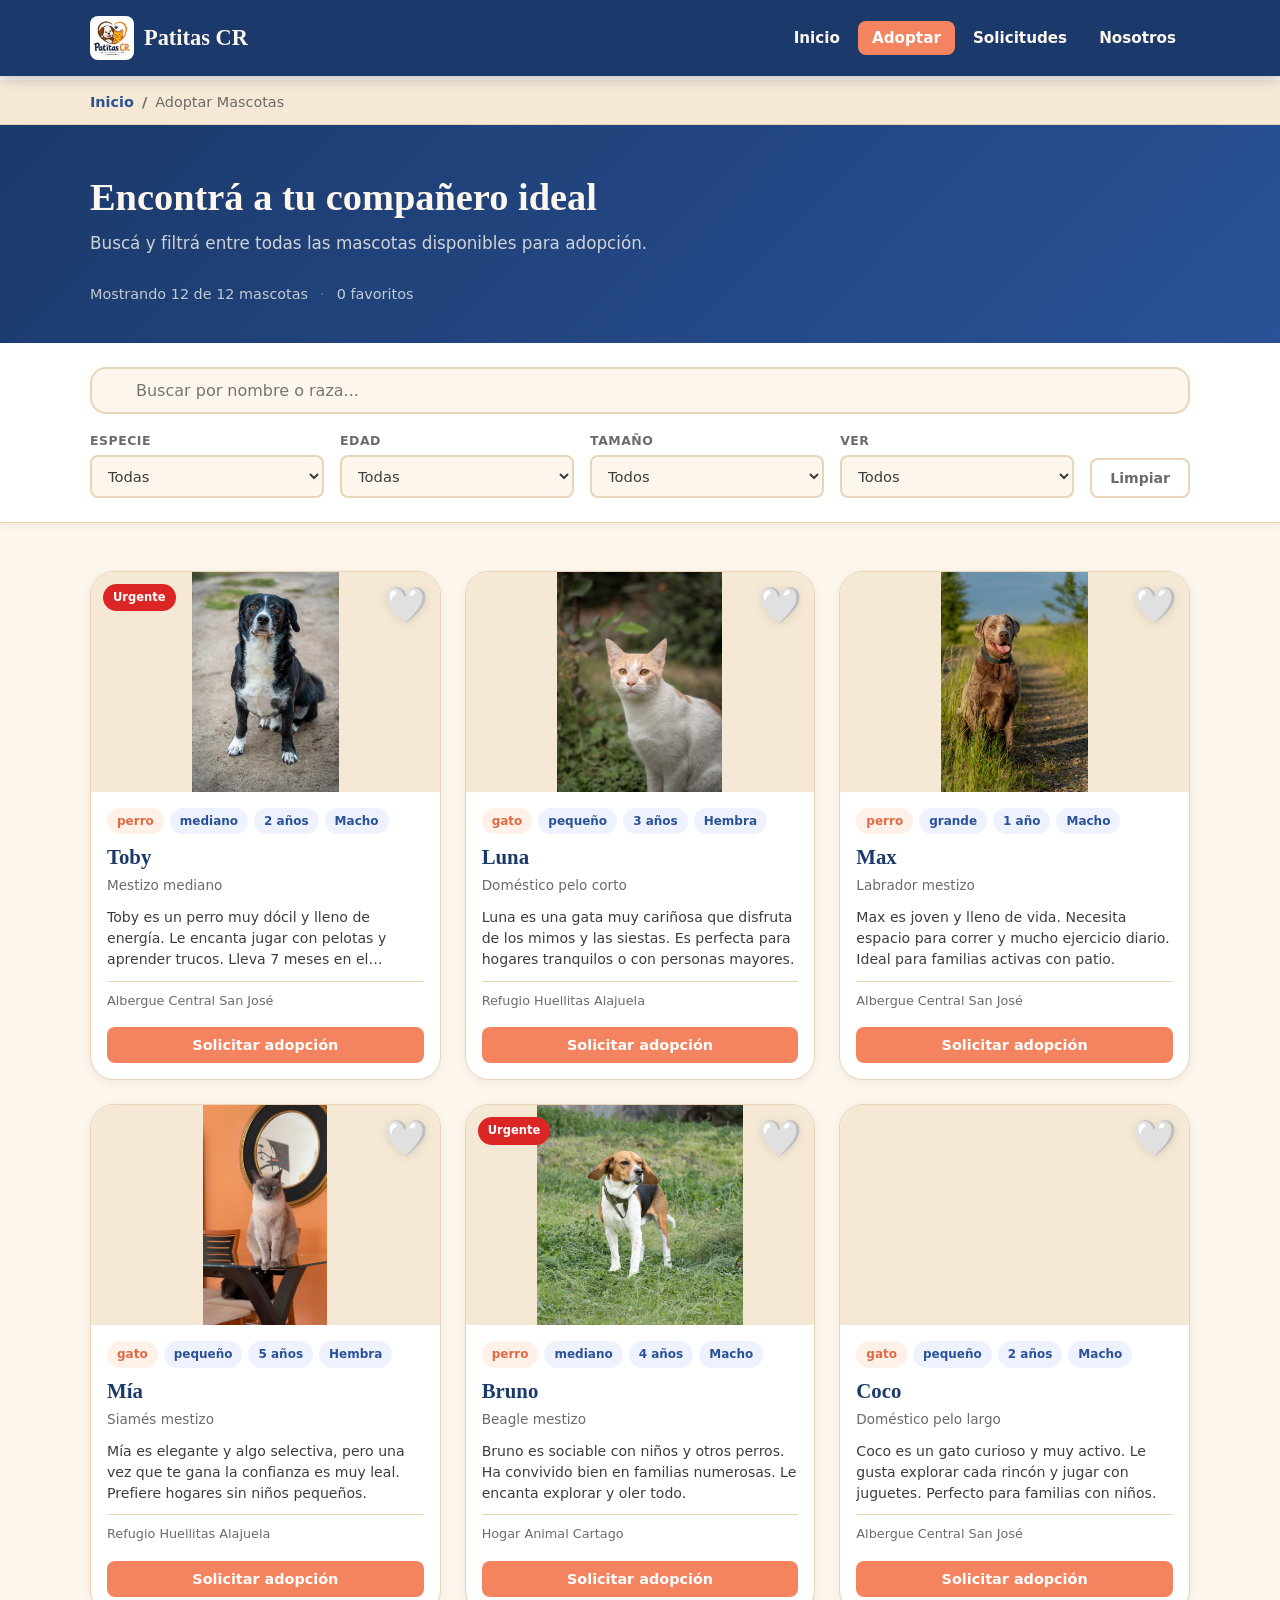
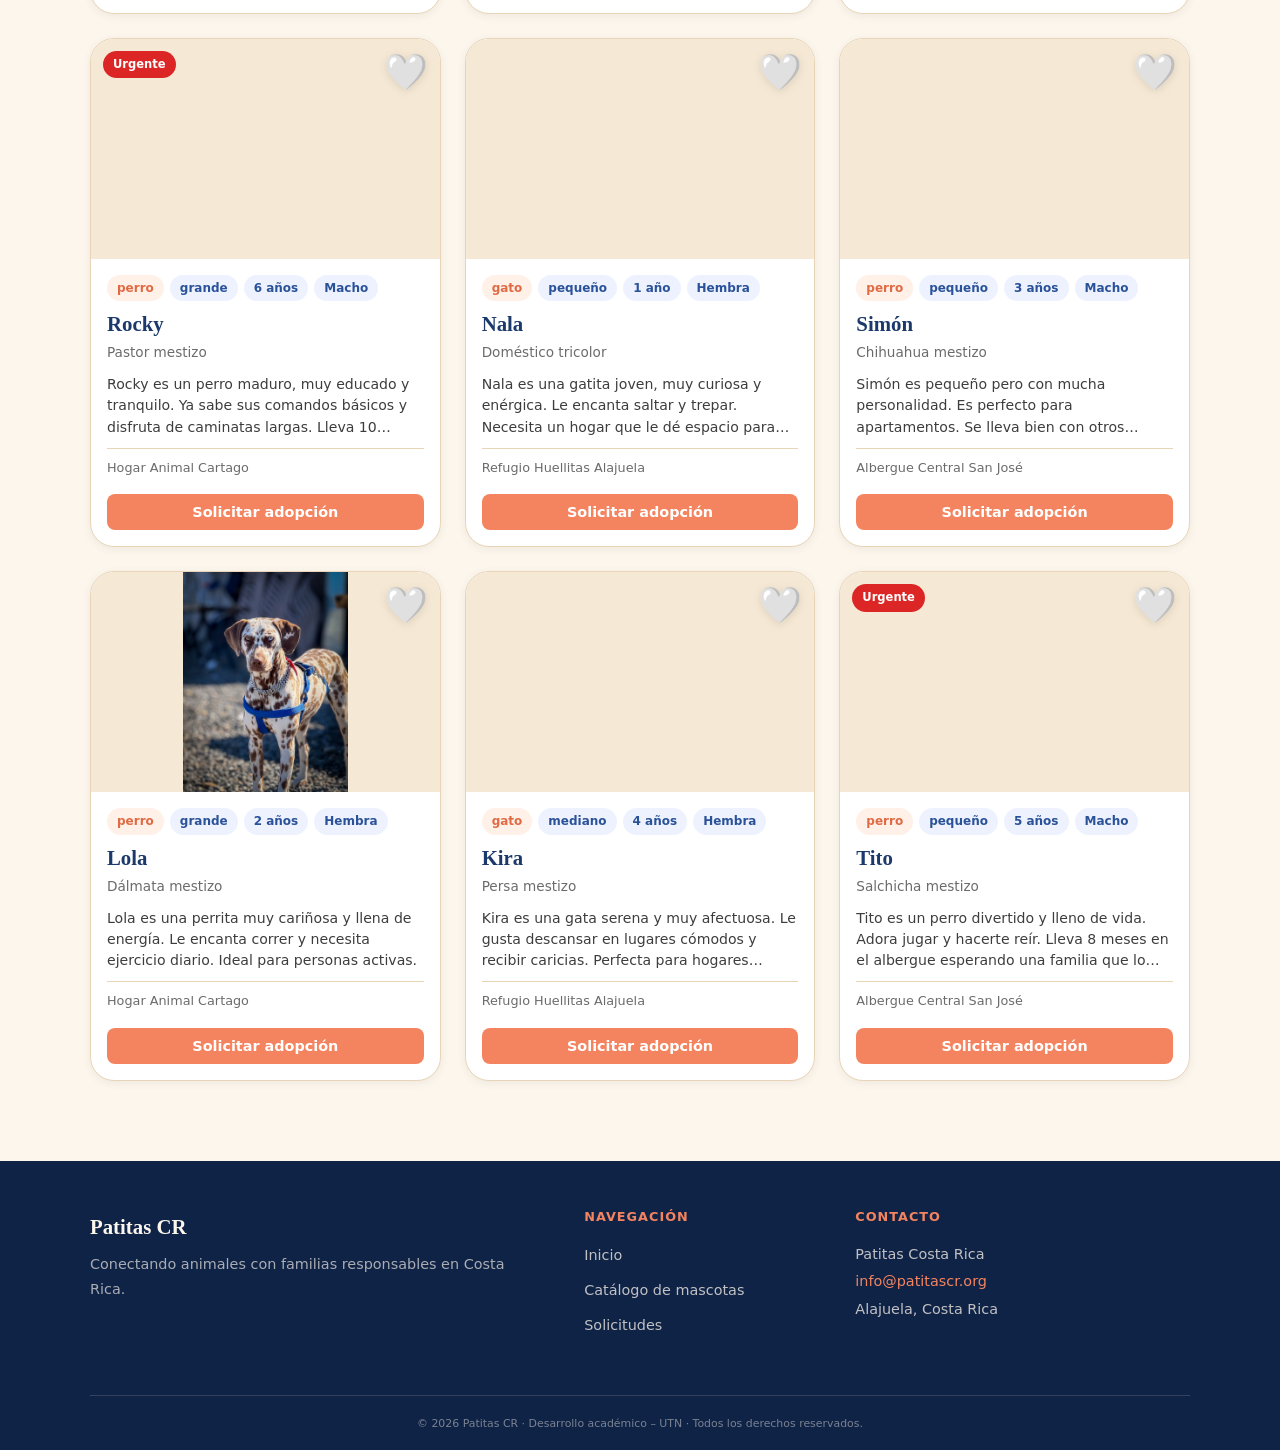
==== commit 5c79e3a6: "arreglo de catalogo" ====
--- a/catalogo.html
+++ b/catalogo.html
@@ -1,5 +1,6 @@
 <!DOCTYPE html>
 <html lang="es">
+
 <head>
     <meta charset="UTF-8">
     <meta name="viewport" content="width=device-width, initial-scale=1.0">
@@ -8,210 +9,183 @@
     <link rel="stylesheet" href="css/style.css">
     <title>Patitas CR | Adoptar Mascotas</title>
 </head>
+
 <body>
 
-<header class="site-header">
-    <div class="container header-content">
-        <a href="index.html" class="logo" aria-label="Patitas CR - Inicio">
-            <img src="Images/adoptaPatitas/Imagen1.jpg" alt="Patitas CR" class="logo-image">
-            <strong>Patitas CR</strong>
-        </a>
-        <input type="checkbox" id="menu-toggle" class="menu-toggle">
-        <label for="menu-toggle" class="menu-button" aria-label="Abrir menú">
-            <span></span><span></span><span></span>
-        </label>
-        <nav class="main-nav" aria-label="Navegación principal">
-            <ul>
-                <li><a href="index.html">Inicio</a></li>
-                <li><a class="active-link" href="catalogo.html">Adoptar</a></li>
-                <li><a href="registro.html">Solicitudes</a></li>
-                <li><a href="index.html#sobre-nosotros">Nosotros</a></li>
-            </ul>
-        </nav>
-    </div>
-</header>
+    <header class="site-header">
+        <div class="container header-content">
+            <a href="index.html" class="logo" aria-label="Patitas CR - Inicio">
+                <img src="Images/adoptaPatitas/Imagen1.jpg" alt="Patitas CR" class="logo-image">
+                <strong>Patitas CR</strong>
+            </a>
+            <input type="checkbox" id="menu-toggle" class="menu-toggle">
+            <label for="menu-toggle" class="menu-button" aria-label="Abrir menú">
+                <span></span><span></span><span></span>
+            </label>
+            <nav class="main-nav" aria-label="Navegación principal">
+                <ul>
+                    <li><a href="index.html">Inicio</a></li>
+                    <li><a class="active-link" href="catalogo.html">Adoptar</a></li>
+                    <li><a href="registro.html">Solicitudes</a></li>
+                    <li><a href="index.html#sobre-nosotros">Nosotros</a></li>
+                </ul>
+            </nav>
+        </div>
+    </header>
 
-<nav class="breadcrumb" aria-label="Ubicación actual">
-    <div class="container"><a href="index.html">Inicio</a><span>Adoptar Mascotas</span></div>
-</nav>
+    <nav class="breadcrumb" aria-label="Ubicación actual">
+        <div class="container"><a href="index.html">Inicio</a><span>Adoptar Mascotas</span></div>
+    </nav>
 
-<main>
+    <main>
 
-    <section class="catalogo-hero">
-        <div class="container">
-            <h1>Encontrá a tu compañero ideal</h1>
-            <p>Buscá y filtrá entre todas las mascotas disponibles para adopción.</p>
-            <div class="catalogo-stats" id="catalogo-stats" aria-live="polite">
-                <span id="stat-mostrando">Cargando...</span>
-                <span class="stat-sep" aria-hidden="true">·</span>
-                <span id="stat-favoritos">0 favoritos</span>
+        <section class="catalogo-hero">
+            <div class="container">
+                <h1>Encontrá a tu compañero ideal</h1>
+                <p>Buscá y filtrá entre todas las mascotas disponibles para adopción.</p>
+                <div class="catalogo-stats" id="catalogo-stats" aria-live="polite">
+                    <span id="stat-mostrando">Cargando...</span>
+                    <span class="stat-sep" aria-hidden="true">·</span>
+                    <span id="stat-favoritos">0 favoritos</span>
+                </div>
+            </div>
+        </section>
+
+        <section class="controles-section" aria-label="Buscar y filtrar mascotas">
+            <div class="container controles-wrapper">
+                <div class="busqueda-wrapper">
+                    <label for="campo-busqueda" class="sr-only">Buscar mascota por nombre o raza</label>
+                    <span class="busqueda-icono" aria-hidden="true"></span>
+                    <input type="search" id="campo-busqueda" class="campo-busqueda"
+                        placeholder="Buscar por nombre o raza..." autocomplete="off" aria-label="Buscar mascota">
+                </div>
+                <div class="filtros-grupo" role="group" aria-label="Filtros de búsqueda">
+                    <div class="filtro-item">
+                        <label for="filtro-especie">Especie</label>
+                        <select id="filtro-especie" class="filtro-select">
+                            <option value="todos">Todas</option>
+                            <option value="perro">Perros</option>
+                            <option value="gato">Gatos</option>
+                        </select>
+                    </div>
+                    <div class="filtro-item">
+                        <label for="filtro-edad">Edad</label>
+                        <select id="filtro-edad" class="filtro-select">
+                            <option value="todos">Todas</option>
+                            <option value="cachorro">Cachorro (- de 1 año)</option>
+                            <option value="joven">Joven (1-3 años)</option>
+                            <option value="adulto">Adulto (4-7 años)</option>
+                            <option value="senior">Senior (8+ años)</option>
+                        </select>
+                    </div>
+                    <div class="filtro-item">
+                        <label for="filtro-tamaño">Tamaño</label>
+                        <select id="filtro-tamaño" class="filtro-select">
+                            <option value="todos">Todos</option>
+                            <option value="pequeño">Pequeño</option>
+                            <option value="mediano">Mediano</option>
+                            <option value="grande">Grande</option>
+                        </select>
+                    </div>
+                    <div class="filtro-item">
+                        <label for="filtro-vista">Ver</label>
+                        <select id="filtro-vista" class="filtro-select">
+                            <option value="todos">Todos</option>
+                            <option value="favoritos">Mis favoritos</option>
+                            <option value="urgentes">Urgentes</option>
+                        </select>
+                    </div>
+                    <button id="btn-limpiar" class="btn-limpiar" aria-label="Limpiar filtros">Limpiar</button>
+                </div>
+            </div>
+        </section>
+
+        <section class="catalogo-section" aria-labelledby="titulo-catalogo">
+            <div class="container">
+                <h2 id="titulo-catalogo" class="sr-only">Mascotas disponibles</h2>
+                <div id="toast" class="toast" role="status" aria-live="polite"></div>
+                <div id="grid-mascotas" class="mascotas-grid" aria-live="polite"></div>
+            </div>
+        </section>
+
+        <!-- MODAL SOLICITUD DE ADOPCIÓN -->
+        <div id="modal-adopcion" class="modal-overlay" role="dialog" aria-modal="true" aria-labelledby="modal-titulo"
+            hidden>
+            <div class="modal-caja">
+                <button class="modal-cerrar" id="modal-cerrar" aria-label="Cerrar">×</button>
+                <div class="modal-encabezado">
+                    <span id="modal-emoji" aria-hidden="true"></span>
+                    <h2 id="modal-titulo">Solicitar adopción</h2>
+                    <p id="modal-subtitulo">Completá el formulario para expresar tu interés.</p>
+                </div>
+                <form id="form-adopcion" novalidate>
+                    <input type="hidden" id="adopcion-mascota-id">
+                    <input type="hidden" id="adopcion-mascota-nombre">
+
+                    <div class="campo-grupo">
+                        <label for="adopcion-nombre">Nombre completo *</label>
+                        <input type="text" id="adopcion-nombre" placeholder="Ej: María Rodríguez" autocomplete="name">
+                        <span class="campo-error" id="error-adopcion-nombre"></span>
+                    </div>
+                    <div class="campo-grupo">
+                        <label for="adopcion-email">Correo electrónico *</label>
+                        <input type="email" id="adopcion-email" placeholder="Ej: maria@correo.com" autocomplete="email">
+                        <span class="campo-error" id="error-adopcion-email"></span>
+                    </div>
+                    <div class="campo-grupo">
+                        <label for="adopcion-telefono">Teléfono *</label>
+                        <input type="tel" id="adopcion-telefono" placeholder="Ej: 8888-8888" autocomplete="tel">
+                        <span class="campo-error" id="error-adopcion-telefono"></span>
+                    </div>
+                    <div class="campo-grupo">
+                        <label for="adopcion-motivo">¿Por qué querés adoptar esta mascota?</label>
+                        <textarea id="adopcion-motivo" rows="3"
+                            placeholder="Contanos sobre vos y tu hogar..."></textarea>
+                    </div>
+                    <div class="modal-acciones">
+                        <button type="submit" class="btn-primary">Enviar solicitud</button>
+                        <button type="button" class="btn-cancelar" id="btn-cancelar-modal">Cancelar</button>
+                    </div>
+                </form>
+
+                <div id="modal-confirmacion" class="modal-confirmacion" hidden>
+                    <span class="confirmacion-icono" aria-hidden="true"></span>
+                    <h3>¡Solicitud enviada!</h3>
+                    <p id="confirmacion-texto"></p>
+                    <button class="btn-primary" id="btn-cerrar-confirmacion">Entendido</button>
+                </div>
             </div>
         </div>
-    </section>
 
-    <section class="controles-section" aria-label="Buscar y filtrar mascotas">
-        <div class="container controles-wrapper">
-            <div class="busqueda-wrapper">
-                <label for="campo-busqueda" class="sr-only">Buscar mascota por nombre o raza</label>
-                <span class="busqueda-icono" aria-hidden="true"></span>
-                <input type="search" id="campo-busqueda" class="campo-busqueda"
-                    placeholder="Buscar por nombre o raza..." autocomplete="off" aria-label="Buscar mascota">
+    </main>
+
+    <footer id="contacto">
+        <div class="container footer-content">
+            <div class="footer-marca">
+                <p class="footer-logo">Patitas CR</p>
+                <p>Conectando animales con familias responsables en Costa Rica.</p>
             </div>
-            <div class="filtros-grupo" role="group" aria-label="Filtros de búsqueda">
-                <div class="filtro-item">
-                    <label for="filtro-especie">Especie</label>
-                    <select id="filtro-especie" class="filtro-select">
-                        <option value="todos">Todas</option>
-                        <option value="perro">Perros</option>
-                        <option value="gato">Gatos</option>
-                    </select>
-                </div>
-                <div class="filtro-item">
-                    <label for="filtro-edad">Edad</label>
-                    <select id="filtro-edad" class="filtro-select">
-                        <option value="todos">Todas</option>
-                        <option value="cachorro">Cachorro (- de 1 año)</option>
-                        <option value="joven">Joven (1-3 años)</option>
-                        <option value="adulto">Adulto (4-7 años)</option>
-                        <option value="senior">Senior (8+ años)</option>
-                    </select>
-                </div>
-                <div class="filtro-item">
-                    <label for="filtro-tamaño">Tamaño</label>
-                    <select id="filtro-tamaño" class="filtro-select">
-                        <option value="todos">Todos</option>
-                        <option value="pequeño">Pequeño</option>
-                        <option value="mediano">Mediano</option>
-                        <option value="grande">Grande</option>
-                    </select>
-                </div>
-                <div class="filtro-item">
-                    <label for="filtro-vista">Ver</label>
-                    <select id="filtro-vista" class="filtro-select">
-                        <option value="todos">Todos</option>
-                        <option value="favoritos">Mis favoritos</option>
-                        <option value="urgentes">Urgentes</option>
-                    </select>
-                </div>
-                    <button id="btn-limpiar" class="btn-limpiar" aria-label="Limpiar filtros">Limpiar</button>
-            </div>
+            <nav class="footer-nav" aria-label="Pie de página">
+                <h5>Navegación</h5>
+                <ul>
+                    <li><a href="index.html">Inicio</a></li>
+                    <li><a href="catalogo.html">Catálogo de mascotas</a></li>
+                    <li><a href="registro.html">Solicitudes</a></li>
+                </ul>
+            </nav>
+            <address class="footer-contacto">
+                <h5>Contacto</h5>
+                Patitas Costa Rica<br>
+                <a href="mailto:info@patitascr.org">info@patitascr.org</a><br>
+                Alajuela, Costa Rica
+            </address>
         </div>
-    </section>
-
-    <section class="catalogo-section" aria-labelledby="titulo-catalogo">
-        <div class="container">
-            <h2 id="titulo-catalogo" class="sr-only">Mascotas disponibles</h2>
-            <div id="toast" class="toast" role="status" aria-live="polite"></div>
-            <div id="grid-mascotas" class="mascotas-grid" aria-live="polite">
-                <p class="estado-cargando">Cargando mascotas...</p>
-            </div>
+        <div class="footer-bottom">
+            <small>© 2026 Patitas CR · Desarrollo académico – UTN · Todos los derechos reservados.</small>
         </div>
-    </section>
-
-    <!-- MODAL SOLICITUD DE ADOPCIÓN -->
-    <div id="modal-adopcion" class="modal-overlay" role="dialog" aria-modal="true" aria-labelledby="modal-titulo" hidden>
-        <div class="modal-caja">
-            <button class="modal-cerrar" id="modal-cerrar" aria-label="Cerrar">×</button>
-            <div class="modal-encabezado">
-                <span id="modal-emoji" aria-hidden="true"></span>
-                <h2 id="modal-titulo">Solicitar adopción</h2>
-                <p id="modal-subtitulo">Completá el formulario para expresar tu interés.</p>
-            </div>
-            <form id="form-adopcion" novalidate>
-                <input type="hidden" id="adopcion-mascota-id">
-                <input type="hidden" id="adopcion-mascota-nombre">
-
-                <div class="campo-grupo">
-                    <label for="adopcion-nombre">Nombre completo *</label>
-                    <input type="text" id="adopcion-nombre" placeholder="Ej: María Rodríguez" autocomplete="name">
-                    <span class="campo-error" id="error-adopcion-nombre"></span>
-                </div>
-                <div class="campo-grupo">
-                    <label for="adopcion-email">Correo electrónico *</label>
-                    <input type="email" id="adopcion-email" placeholder="Ej: maria@correo.com" autocomplete="email">
-                    <span class="campo-error" id="error-adopcion-email"></span>
-                </div>
-                <div class="campo-grupo">
-                    <label for="adopcion-telefono">Teléfono *</label>
-                    <input type="tel" id="adopcion-telefono" placeholder="Ej: 8888-8888" autocomplete="tel">
-                    <span class="campo-error" id="error-adopcion-telefono"></span>
-                </div>
-                <div class="campo-grupo">
-                    <label for="adopcion-motivo">¿Por qué querés adoptar esta mascota?</label>
-                    <textarea id="adopcion-motivo" rows="3" placeholder="Contanos sobre vos y tu hogar..."></textarea>
-                </div>
-                <div class="modal-acciones">
-                    <button type="submit" class="btn-primary">Enviar solicitud</button>
-                    <button type="button" class="btn-cancelar" id="btn-cancelar-modal">Cancelar</button>
-                </div>
-            </form>
-
-            <div id="modal-confirmacion" class="modal-confirmacion" hidden>
-                <span class="confirmacion-icono" aria-hidden="true"></span>
-                <h3>¡Solicitud enviada!</h3>
-                <p id="confirmacion-texto"></p>
-                <button class="btn-primary" id="btn-cerrar-confirmacion">Entendido</button>
-            </div>
-        </div>
-    </div>
-
-</main>
-
-<footer id="contacto">
-    <div class="container footer-content">
-        <div class="footer-marca">
-            <p class="footer-logo">Patitas CR</p>
-            <p>Conectando animales con familias responsables en Costa Rica.</p>
-        </div>
-        <nav class="footer-nav" aria-label="Pie de página">
-            <h5>Navegación</h5>
-            <ul>
-                <li><a href="index.html">Inicio</a></li>
-                <li><a href="catalogo.html">Catálogo de mascotas</a></li>
-                <li><a href="registro.html">Solicitudes</a></li>
-            </ul>
-        </nav>
-        <address class="footer-contacto">
-            <h5>Contacto</h5>
-            Patitas Costa Rica<br>
-            <a href="mailto:info@patitascr.org">info@patitascr.org</a><br>
-            Alajuela, Costa Rica
-        </address>
-    </div>
-    <div class="footer-bottom">
-        <small>© 2026 Patitas CR · Desarrollo académico – UTN · Todos los derechos reservados.</small>
-    </div>
-</footer>
+    </footer>
+    <script src="js/catalogo.js"></script>
 
 </body>
 
-<!-- Fallback JSON inline: permite cargar datos cuando fetch no está disponible (por ejemplo, al abrir con file://) -->
-<script id="patitas-data" type="application/json">
-{
-    "mascotas": [
-        { "id":1,"nombre":"Toby","especie":"perro","raza":"Mestizo mediano","edad":"2 años","sexo":"Macho","tamaño":"mediano","temperamento":"juguetón","estado":"disponible","albergue":"Albergue Central San José","descripcion":"Toby es un perro muy dócil y lleno de energía. Le encanta jugar con pelotas y aprender trucos. Lleva 7 meses en el albergue esperando una familia.","imagen":"Images/mascotas/toby.jpg","urgente":true},
-        { "id":2,"nombre":"Luna","especie":"gato","raza":"Doméstico pelo corto","edad":"3 años","sexo":"Hembra","tamaño":"pequeño","temperamento":"tranquilo","estado":"disponible","albergue":"Refugio Huellitas Alajuela","descripcion":"Luna es una gata muy cariñosa que disfruta de los mimos y las siestas. Es perfecta para hogares tranquilos o con personas mayores.","imagen":"Images/mascotas/luna.jpg","urgente":false},
-        { "id":3,"nombre":"Max","especie":"perro","raza":"Labrador mestizo","edad":"1 año","sexo":"Macho","tamaño":"grande","temperamento":"activo","estado":"disponible","albergue":"Albergue Central San José","descripcion":"Max es joven y lleno de vida. Necesita espacio para correr y mucho ejercicio diario. Ideal para familias activas con patio.","imagen":"Images/mascotas/max.jpg","urgente":false},
-        { "id":4,"nombre":"Mía","especie":"gato","raza":"Siamés mestizo","edad":"5 años","sexo":"Hembra","tamaño":"pequeño","temperamento":"independiente","estado":"disponible","albergue":"Refugio Huellitas Alajuela","descripcion":"Mía es elegante y algo selectiva, pero una vez que te gana la confianza es muy leal. Prefiere hogares sin niños pequeños.","imagen":"Images/mascotas/mia.jpg","urgente":false},
-        { "id":5,"nombre":"Bruno","especie":"perro","raza":"Beagle mestizo","edad":"4 años","sexo":"Macho","tamaño":"mediano","temperamento":"amigable","estado":"disponible","albergue":"Hogar Animal Cartago","descripcion":"Bruno es sociable con niños y otros perros. Ha convivido bien en familias numerosas. Le encanta explorar y oler todo.","imagen":"Images/mascotas/bruno.jpg","urgente":true},
-        { "id":6,"nombre":"Coco","especie":"gato","raza":"Doméstico pelo largo","edad":"2 años","sexo":"Macho","tamaño":"pequeño","temperamento":"juguetón","estado":"disponible","albergue":"Albergue Central San José","descripcion":"Coco es un gato curioso y muy activo. Le gusta explorar cada rincón y jugar con juguetes. Perfecto para familias con niños.","imagen":"Images/mascotas/coco.jpg","urgente":false},
-        { "id":7,"nombre":"Rocky","especie":"perro","raza":"Pastor mestizo","edad":"6 años","sexo":"Macho","tamaño":"grande","temperamento":"tranquilo","estado":"disponible","albergue":"Hogar Animal Cartago","descripcion":"Rocky es un perro maduro, muy educado y tranquilo. Ya sabe sus comandos básicos y disfruta de caminatas largas. Lleva 10 meses esperando.","imagen":"Images/mascotas/rocky.jpg","urgente":true},
-        { "id":8,"nombre":"Nala","especie":"gato","raza":"Doméstico tricolor","edad":"1 año","sexo":"Hembra","tamaño":"pequeño","temperamento":"activo","estado":"disponible","albergue":"Refugio Huellitas Alajuela","descripcion":"Nala es una gatita joven, muy curiosa y enérgica. Le encanta saltar y trepar. Necesita un hogar que le dé espacio para explorar.","imagen":"Images/mascotas/nala.jpg","urgente":false},
-        { "id":9,"nombre":"Simón","especie":"perro","raza":"Chihuahua mestizo","edad":"3 años","sexo":"Macho","tamaño":"pequeño","temperamento":"amigable","estado":"disponible","albergue":"Albergue Central San José","descripcion":"Simón es pequeño pero con mucha personalidad. Es perfecto para apartamentos. Se lleva bien con otros perros pequeños.","imagen":"Images/mascotas/simon.jpg","urgente":false},
-        { "id":10,"nombre":"Lola","especie":"perro","raza":"Dálmata mestizo","edad":"2 años","sexo":"Hembra","tamaño":"grande","temperamento":"activo","estado":"disponible","albergue":"Hogar Animal Cartago","descripcion":"Lola es una perrita muy cariñosa y llena de energía. Le encanta correr y necesita ejercicio diario. Ideal para personas activas.","imagen":"Images/mascotas/lola.jpg","urgente":false},
-        { "id":11,"nombre":"Kira","especie":"gato","raza":"Persa mestizo","edad":"4 años","sexo":"Hembra","tamaño":"mediano","temperamento":"tranquilo","estado":"disponible","albergue":"Refugio Huellitas Alajuela","descripcion":"Kira es una gata serena y muy afectuosa. Le gusta descansar en lugares cómodos y recibir caricias. Perfecta para hogares calmados.","imagen":"Images/mascotas/kira.jpg","urgente":false},
-        { "id":12,"nombre":"Tito","especie":"perro","raza":"Salchicha mestizo","edad":"5 años","sexo":"Macho","tamaño":"pequeño","temperamento":"juguetón","estado":"disponible","albergue":"Albergue Central San José","descripcion":"Tito es un perro divertido y lleno de vida. Adora jugar y hacerte reír. Lleva 8 meses en el albergue esperando una familia que lo quiera.","imagen":"Images/mascotas/tito.jpg","urgente":true}
-    ],
-    "casos_exito": [
-        { "id":1,"nombre_mascota":"Canela","especie":"perro","adoptante":"Familia Rodríguez","fecha_adopcion":"2025-03-14","historia":"Canela llegó asustada y flaca. Hoy corre por el jardín y duerme en la cama con los niños. ¡La mejor decisión que tomamos!","imagen":"Images/mascotas/toby.jpg"},
-        { "id":2,"nombre_mascota":"Pelusa","especie":"gato","adoptante":"Andrea Vargas","fecha_adopcion":"2025-05-02","historia":"Pelusa era muy tímida al inicio. Con paciencia y amor se convirtió en mi sombra. La adopción fue un proceso muy bien guiado.","imagen":"Images/mascotas/luna.jpg"},
-        { "id":3,"nombre_mascota":"Bongo","especie":"perro","adoptante":"Carlos y Sofía Méndez","fecha_adopcion":"2025-07-18","historia":"Bongo llegó a nuestro hogar y lo llenó de alegría. Los filtros del catálogo nos ayudaron a encontrar exactamente el perfil que buscábamos.","imagen":"Images/mascotas/rocky.jpg"}
-    ]
-}
-</script>
-
-<script src="js/catalogo.js"></script>
-</body>
-</html>
-</body>
 </html>
--- a/css/style.css
+++ b/css/style.css
@@ -187,8 +187,19 @@
 .stat-sep { opacity:.4; }
 
 /* ── CONTROLES CATÁLOGO ──────────────────────────── */
-.controles-section { background:var(--blanco); padding:var(--md) 0; border-bottom:1.5px solid var(--borde); position:sticky; top:80px; z-index:100; box-shadow:var(--sombra-sm); }
-.controles-wrapper { display:flex; flex-direction:column; gap:var(--sm); }
+.controles-section {
+    background:var(--blanco);
+    padding:var(--md) 0;
+    border-bottom:1.5px solid var(--borde);
+    position:static;
+    z-index:105;
+    box-shadow:var(--sombra-sm);
+}
+.controles-wrapper {
+    display:flex;
+    flex-direction:column;
+    gap:var(--sm);
+}
 
 .busqueda-wrapper { position:relative; }
 .busqueda-icono { position:absolute; left:14px; top:50%; transform:translateY(-50%); font-size:1rem; pointer-events:none; }
@@ -211,13 +222,32 @@
 .mascota-card { background:var(--blanco); border:1.5px solid var(--borde); border-radius:var(--r-lg); overflow:hidden; box-shadow:var(--sombra-sm); transition:transform .2s,box-shadow .2s; display:flex; flex-direction:column; position:relative; }
 .mascota-card:hover { transform:translateY(-4px); box-shadow:var(--sombra-md); }
 
+.skeleton-card { min-height:420px; pointer-events:none; }
+.skeleton-media {
+    width:100%; height:220px; background:linear-gradient(90deg, var(--crema-oscuro) 25%, #efe4d0 50%, var(--crema-oscuro) 75%);
+    background-size:200% 100%; animation:shimmer 1.2s infinite linear;
+}
+.skeleton-body { padding:var(--sm); display:flex; flex-direction:column; gap:10px; }
+.skeleton-line {
+    height:12px; border-radius:999px; background:linear-gradient(90deg, var(--crema-oscuro) 25%, #efe4d0 50%, var(--crema-oscuro) 75%);
+    background-size:200% 100%; animation:shimmer 1.2s infinite linear;
+}
+.skeleton-line-short { width:45%; }
+.skeleton-line-medium { width:70%; }
+
+@keyframes shimmer {
+    0% { background-position:200% 0; }
+    100% { background-position:-200% 0; }
+}
+
 .badge-urgente { position:absolute; top:12px; left:12px; background:#DC2626; color:white; font-size:.72rem; font-weight:700; padding:4px 10px; border-radius:var(--r-pill); z-index:2; }
 
-.btn-favorito { position:absolute; top:10px; right:10px; background:white; border:none; border-radius:50%; width:38px; height:38px; font-size:1.2rem; cursor:pointer; display:flex; align-items:center; justify-content:center; box-shadow:var(--sombra-sm); transition:transform .15s; z-index:2; }
-.btn-favorito:hover { transform:scale(1.15); }
-.btn-favorito.es-favorito { background:#FFF0E8; }
-
-.mascota-img { width:100%; height:200px; object-fit:cover; background:var(--crema-oscuro); display:block; }
+.btn-favorito { position:absolute; top:12px; right:12px; background:none; border:none; font-size:2.2rem; cursor:pointer; display:flex; align-items:center; justify-content:center; transition:transform .15s,filter .15s; z-index:2; padding:0; width:auto; height:auto; filter:drop-shadow(0 2px 4px rgba(0,0,0,0.1)); }
+.btn-favorito:hover { transform:scale(1.2); filter:drop-shadow(0 2px 6px rgba(0,0,0,0.15)); }
+.btn-favorito:active { transform:scale(0.95); }
+
+.mascota-img { width:100%; height:220px; object-fit:contain; background:var(--crema-oscuro); display:block; transition:transform .3s ease; }
+.mascota-card:hover .mascota-img { transform:scale(1.04); }
 .mascota-body { padding:var(--sm); display:flex; flex-direction:column; flex:1; gap:10px; }
 
 .mascota-tags { display:flex; gap:6px; flex-wrap:wrap; }
@@ -309,10 +339,13 @@
 .form-mensaje[hidden] { display:none; }
 .form-mensaje.mensaje-exito { background:#ECFDF5; color:#065F46; border:1.5px solid var(--verde); }
 .form-mensaje.mensaje-error { background:#FFF5F5; color:#991B1B; border:1.5px solid #DC2626; }
-
-.form-acciones { display:flex; gap:var(--sm); align-items:center; flex-wrap:wrap; padding-top:var(--sm); border-top:1.5px solid var(--borde); }
-.btn-submit { border:none; cursor:pointer; font-family:var(--f-cuerpo); font-size:1rem; }
-
+.form-mensaje.mensaje-warning {
+    background:#FFF7E6;
+    color:#9A2C00;
+    border:1.5px solid #F59E0B;
+    border-left:5px solid #F59E0B;
+    box-shadow:0 2px 8px rgba(245,158,11,.16);
+}
 /* ── ASIDE GESTIÓN ───────────────────────────────── */
 .gestion-aside { display:flex; flex-direction:column; gap:var(--md); position:sticky; top:100px; }
 .aside-card { background:var(--blanco); border:1.5px solid var(--borde); border-radius:var(--r-lg); padding:var(--md); }
@@ -320,12 +353,12 @@
 
 .aside-vacio { color:var(--texto-suave); font-size:.88rem; font-style:italic; text-align:center; padding:var(--sm) 0; }
 
-.solicitud-item { display:flex; align-items:flex-start; justify-content:space-between; gap:10px; padding:10px 0; border-bottom:1px solid var(--crema-oscuro); }
+.solicitud-item { display:flex; align-items:flex-start; justify-content:space-between; gap:16px; padding:14px 0; border-bottom:1px solid var(--crema-oscuro); }
 .solicitud-item:last-child { border-bottom:none; padding-bottom:0; }
-.solicitud-info { flex:1; min-width:0; }
-.solicitud-nombre { font-weight:700; font-size:.9rem; color:var(--azul); display:block; margin-bottom:2px; }
-.solicitud-mascota { font-size:.82rem; color:var(--naranja-hover); font-weight:600; display:block; }
-.solicitud-fecha { font-size:.78rem; color:var(--texto-suave); }
+.solicitud-info { flex:1; min-width:0; display:flex; flex-direction:column; gap:6px; }
+.solicitud-nombre { font-weight:700; font-size:1rem; color:var(--azul); display:block; margin-bottom:6px; }
+.solicitud-mascota { font-size:.88rem; color:var(--naranja-hover); font-weight:600; display:block; }
+.solicitud-fecha { font-size:.8rem; color:var(--texto-suave); }
 .btn-eliminar-sol { background:none; border:none; cursor:pointer; font-size:1rem; padding:4px; border-radius:4px; color:var(--texto-suave); transition:color .2s; }
 .btn-eliminar-sol:hover { color:#DC2626; }
 
@@ -430,15 +463,23 @@
 .aviso-mascota button:hover { background:rgba(244,132,95,.2); }
 
 /* ── ACCIONES EN CADA SOLICITUD ─────────────────── */
-.sol-acciones { display:flex; gap:6px; flex-shrink:0; }
+.sol-acciones { display:flex; gap:10px; flex-shrink:0; align-items:center; }
 .btn-sol-accion {
-    background:none; border:1.5px solid var(--borde); border-radius:var(--r-sm);
-    width:32px; height:32px; cursor:pointer; font-size:.9rem;
-    display:flex; align-items:center; justify-content:center;
-    transition:border-color .2s, background .2s;
-}
-.btn-sol-accion:hover { border-color:var(--naranja); background:#FFF0E8; }
+    background:none; border:1.5px solid var(--borde); border-radius:10px;
+    min-width:64px; height:36px; cursor:pointer; font-size:.92rem; padding:0 10px;
+    display:flex; align-items:center; justify-content:center; gap:8px;
+    color:var(--azul); font-weight:700;
+    transition:transform .12s ease, border-color .2s, background .2s;
+}
+.btn-sol-accion:hover { transform:translateY(-2px); border-color:var(--naranja); background:#FFF0E8; }
 .btn-sol-accion.btn-elim:hover { border-color:#DC2626; background:#FFF5F5; }
+
+/* Ajustes para pantallas pequeñas: apilar y hacer botones más fáciles de tocar */
+@media (max-width:700px) {
+    .solicitud-item { flex-direction:column; gap:8px; padding:12px 0; }
+    .sol-acciones { width:100%; justify-content:flex-start; gap:8px; }
+    .btn-sol-accion { min-width:48px; height:36px; padding:6px 10px; font-size:.9rem; }
+}
 
 /* Badge "editando" en la lista */
 .badge-editando {
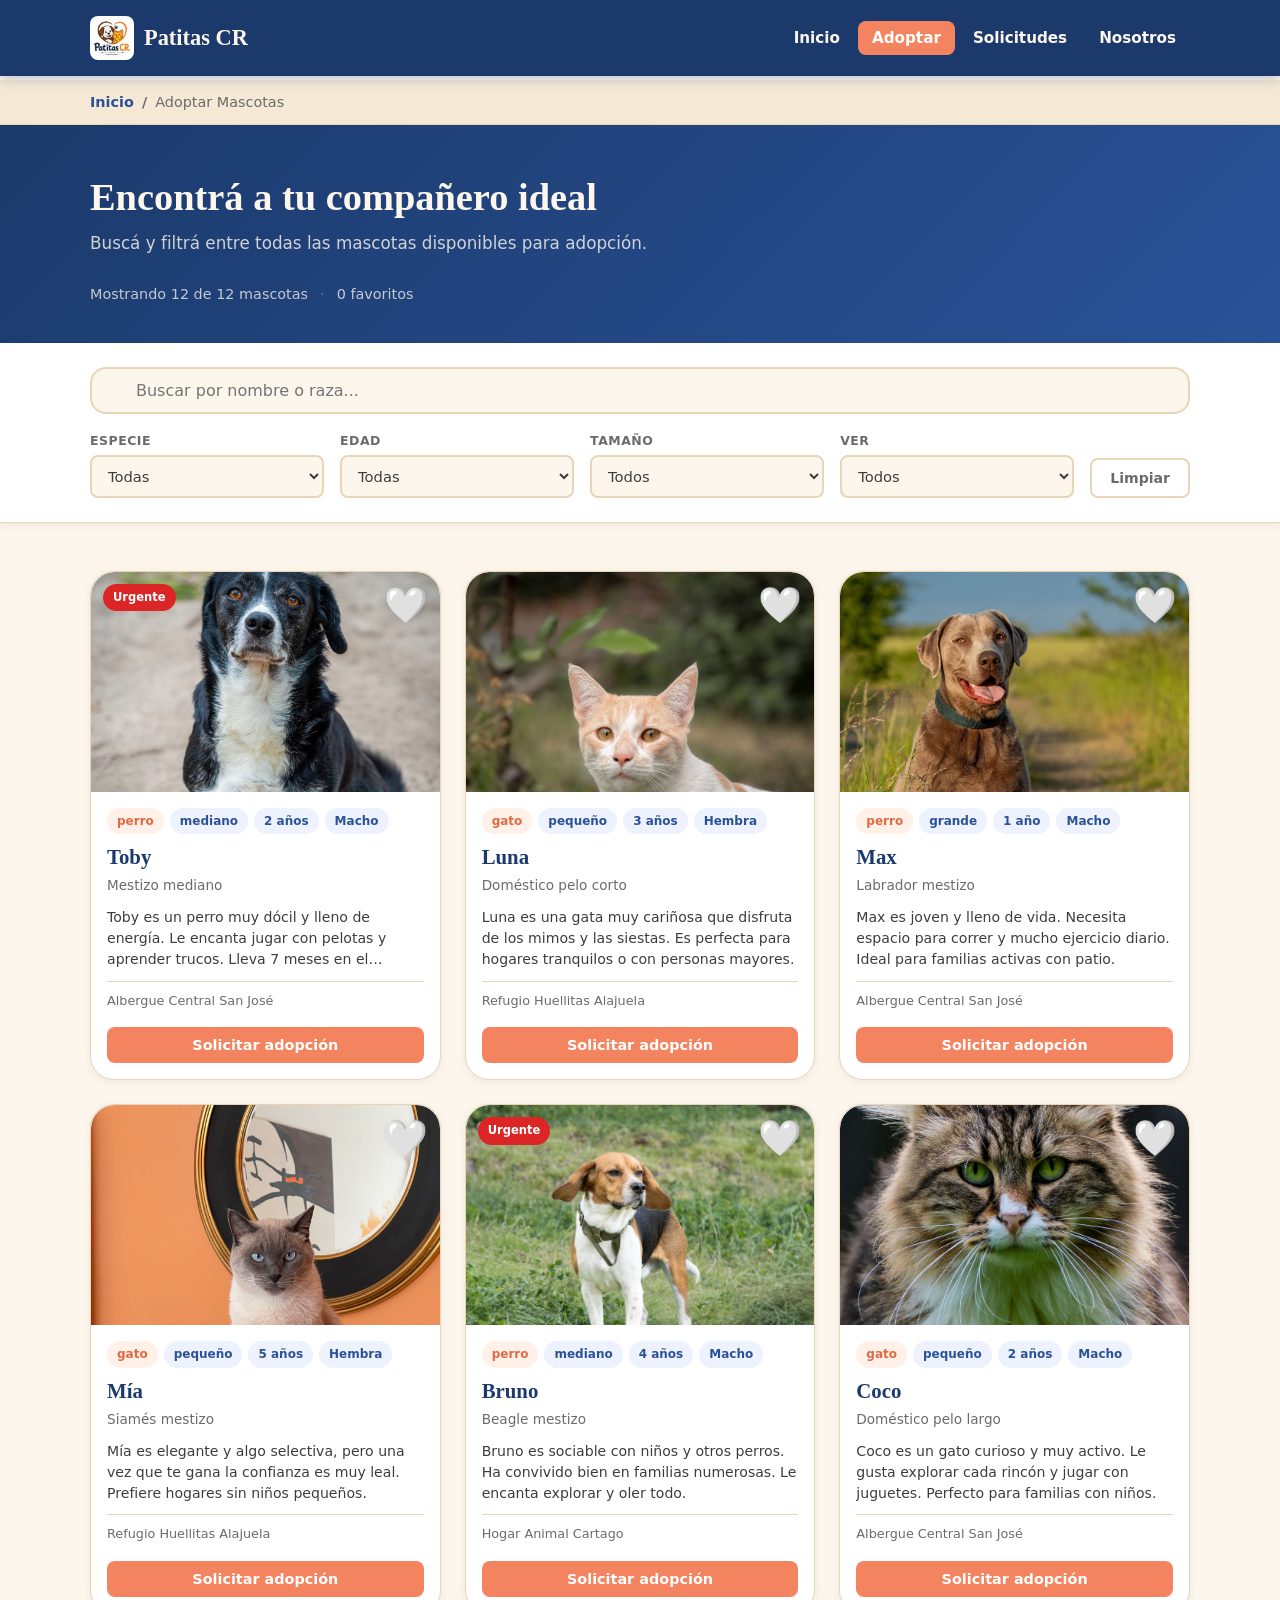
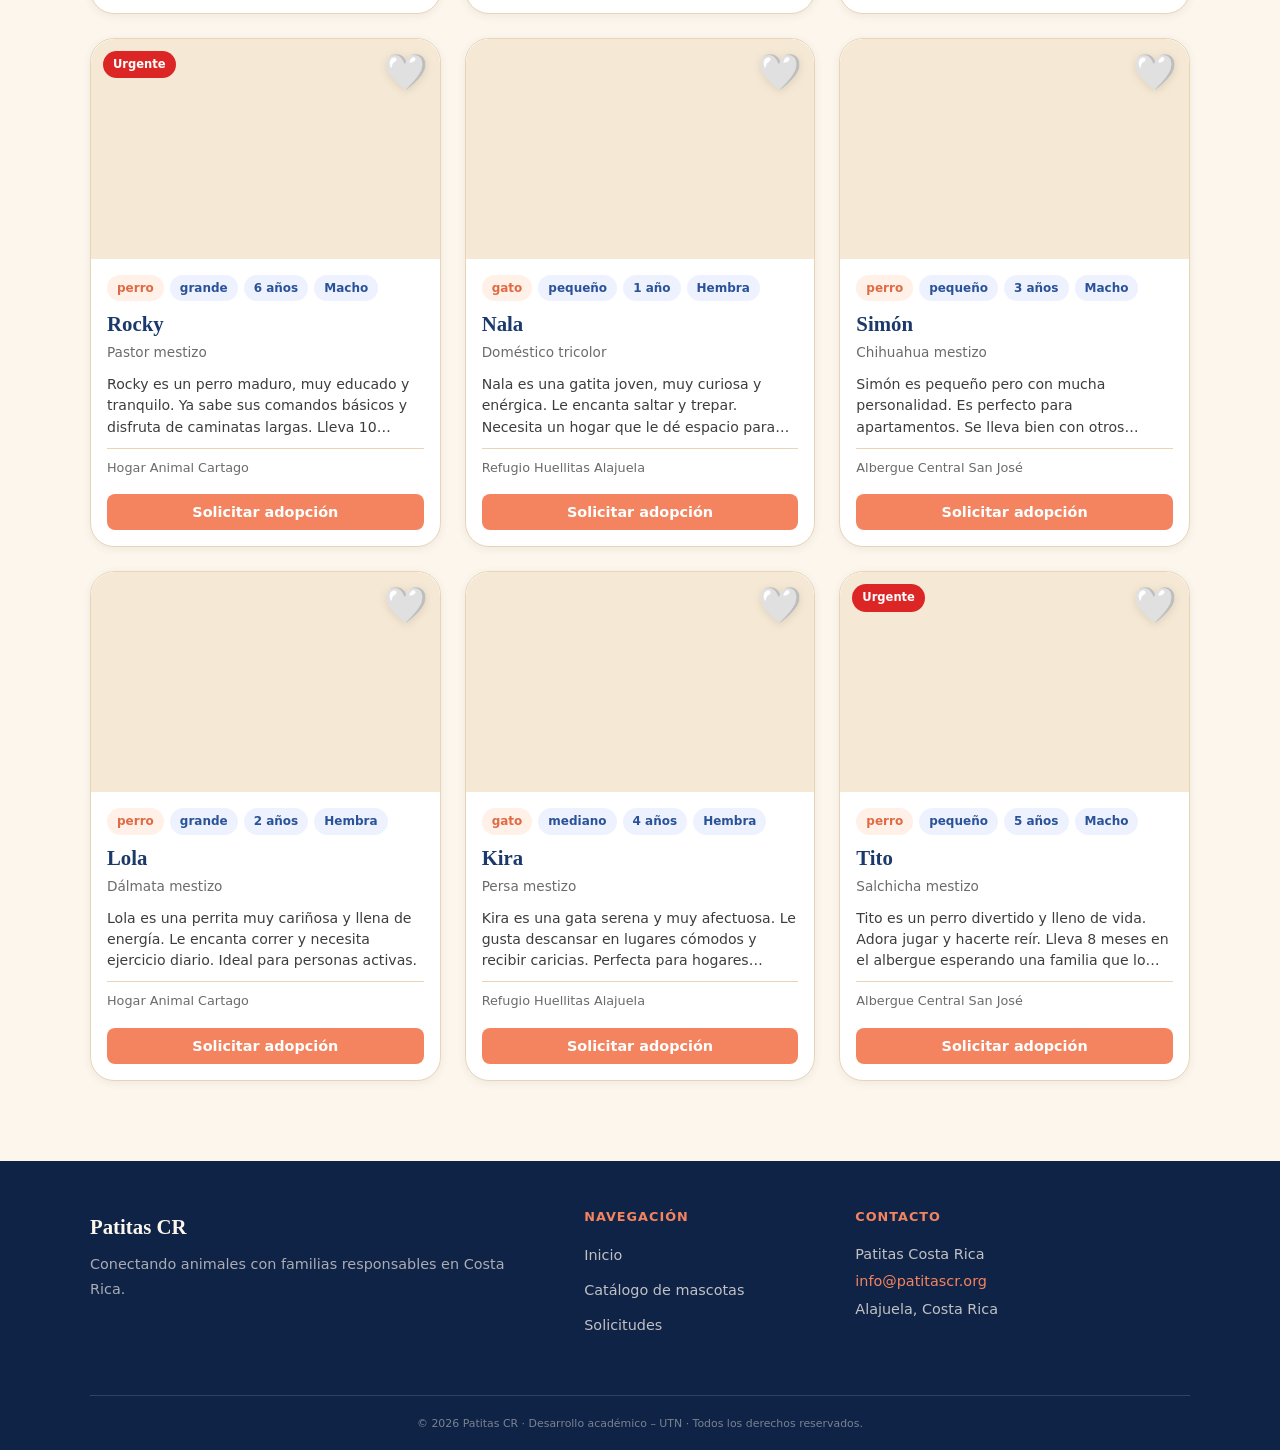
==== commit 491b57e7: "arreglo en modal y algunos comentarios de guia" ====
--- a/catalogo.html
+++ b/catalogo.html
@@ -11,17 +11,20 @@
 </head>
 
 <body>
-
+    <!--HEADER-->
     <header class="site-header">
         <div class="container header-content">
+            <!--MEDIANTE LA IMAGEN Y EL TITULO DEL HEADER PODEMOS IR AL INCIO-->
             <a href="index.html" class="logo" aria-label="Patitas CR - Inicio">
                 <img src="Images/adoptaPatitas/Imagen1.jpg" alt="Patitas CR" class="logo-image">
                 <strong>Patitas CR</strong>
             </a>
+            <!--ESTO FUNCIONA COMO UN CHECKBOX QUE SI ESTA MARCADO MUESTRA EL MENU, ESTO FUNCIONA JUNTO CON EL CSS-->
             <input type="checkbox" id="menu-toggle" class="menu-toggle">
             <label for="menu-toggle" class="menu-button" aria-label="Abrir menú">
                 <span></span><span></span><span></span>
             </label>
+            <!--NAV PARA LOS ENLACES DE NAVEGACIÓN-->
             <nav class="main-nav" aria-label="Navegación principal">
                 <ul>
                     <li><a href="index.html">Inicio</a></li>
@@ -33,16 +36,18 @@
         </div>
     </header>
 
+    <!--ESTO ES PARA SABER LA UBICACIÓN ACTUAL-->
     <nav class="breadcrumb" aria-label="Ubicación actual">
         <div class="container"><a href="index.html">Inicio</a><span>Adoptar Mascotas</span></div>
     </nav>
 
     <main>
-
+    <!--CLASS HERO ES LA PRIMERA SECCION-->
         <section class="catalogo-hero">
             <div class="container">
                 <h1>Encontrá a tu compañero ideal</h1>
                 <p>Buscá y filtrá entre todas las mascotas disponibles para adopción.</p>
+                    <!--DIVISION QUE MUESTRA LAS ESTADÍSTICAS DEL CATALOGO-->
                 <div class="catalogo-stats" id="catalogo-stats" aria-live="polite">
                     <span id="stat-mostrando">Cargando...</span>
                     <span class="stat-sep" aria-hidden="true">·</span>
@@ -51,17 +56,28 @@
             </div>
         </section>
 
+            <!--SECCION DE CONTROLES DE BUSQUEDA Y FILTROS-->
         <section class="controles-section" aria-label="Buscar y filtrar mascotas">
+            <!--ESTAS DOS CLASES, UNA ES PARA CENTRAR Y LA OTRA ES PARA ACOMODAR LOS FILTROS-->
             <div class="container controles-wrapper">
+
+                <!--AGRUPA TODO EL BUSCADOR, SECCION PARA EL BUSCADOR-->
                 <div class="busqueda-wrapper">
+                    <!--EL SR-ONLY ES PARA PANTALLAS LECTORES DE PANTALLA, PERSONAS CON DISCAPACIDAD-->
                     <label for="campo-busqueda" class="sr-only">Buscar mascota por nombre o raza</label>
                     <span class="busqueda-icono" aria-hidden="true"></span>
+                    <!--INPUT PARA EL BUSCADOR, DE TIPO SEARCH-->
                     <input type="search" id="campo-busqueda" class="campo-busqueda"
                         placeholder="Buscar por nombre o raza..." autocomplete="off" aria-label="Buscar mascota">
                 </div>
+
+                <!--DIVISION PARA LOS FILTROS-->
+                <!--EL ARIA LABEL ES PARA PANTALLAS LECTORES DE PANTALLA, PERSONAS CON DISCAPACIDAD-->
                 <div class="filtros-grupo" role="group" aria-label="Filtros de búsqueda">
+                    <!--CADA FILTRO ES UN DIV CON LA CLASE filtro-item, CADA UNO ES INDEPENDIENTE-->
                     <div class="filtro-item">
                         <label for="filtro-especie">Especie</label>
+                        <!--EL SELECT CREA UN MENÚ DESPLEGABLE PARA SELECCIONAR LA ESPECIE-->
                         <select id="filtro-especie" class="filtro-select">
                             <option value="todos">Todas</option>
                             <option value="perro">Perros</option>
@@ -70,6 +86,7 @@
                     </div>
                     <div class="filtro-item">
                         <label for="filtro-edad">Edad</label>
+                        <!--EL SELECT CREA UN MENÚ DESPLEGABLE PARA SELECCIONAR LA EDAD-->
                         <select id="filtro-edad" class="filtro-select">
                             <option value="todos">Todas</option>
                             <option value="cachorro">Cachorro (- de 1 año)</option>
@@ -80,6 +97,7 @@
                     </div>
                     <div class="filtro-item">
                         <label for="filtro-tamaño">Tamaño</label>
+                        <!--EL SELECT CREA UN MENÚ DESPLEGABLE PARA SELECCIONAR EL TAMAÑO-->
                         <select id="filtro-tamaño" class="filtro-select">
                             <option value="todos">Todos</option>
                             <option value="pequeño">Pequeño</option>
@@ -89,35 +107,50 @@
                     </div>
                     <div class="filtro-item">
                         <label for="filtro-vista">Ver</label>
+                        <!--EL SELECT CREA UN MENÚ DESPLEGABLE PARA SELECCIONAR LA VISTA-->
                         <select id="filtro-vista" class="filtro-select">
                             <option value="todos">Todos</option>
                             <option value="favoritos">Mis favoritos</option>
                             <option value="urgentes">Urgentes</option>
                         </select>
                     </div>
+                    <!--BOTON PARA LIMPIAR LOS FILTROS-->
                     <button id="btn-limpiar" class="btn-limpiar" aria-label="Limpiar filtros">Limpiar</button>
                 </div>
             </div>
         </section>
 
+        <!--ACA COMIENZA EL CATALOGO DE MASCOTAS-->
+        <!--EL ARIA-LABEL ES PARA PANTALLAS LECTORES DE PANTALLA, PERSONAS CON DISCAPACIDAD-->
         <section class="catalogo-section" aria-labelledby="titulo-catalogo">
             <div class="container">
+                <!--EL SR-ONLY ES PARA PANTALLAS LECTORES DE PANTALLA, PERSONAS CON DISCAPACIDAD, para que se guien-->
                 <h2 id="titulo-catalogo" class="sr-only">Mascotas disponibles</h2>
+                <!--EL TOAST ES PARA MOSTRAR MENSAJES DE NOTIFICACIÓN, ejem: ❤️ Agregado a favoritos-->
                 <div id="toast" class="toast" role="status" aria-live="polite"></div>
+                <!--EN ESTA DIVISION EL GRID VA A SER DONDE JAVASCRIPT VA A DIBUJAR LAS MASCOTAS-->
                 <div id="grid-mascotas" class="mascotas-grid" aria-live="polite"></div>
             </div>
         </section>
 
-        <!-- MODAL SOLICITUD DE ADOPCIÓN -->
+        <!--DIVISION DEL MODAL SOLICITUD DE ADOPCIÓN, EL ROLE="DIALOG" AYUDA A LOS LECTORES, ES UNA VENTANA DE DIALOGO -->
+        <!--EL HIDDEN ES PARA OCULTAR EL MODAL POR DEFECTO-->
         <div id="modal-adopcion" class="modal-overlay" role="dialog" aria-modal="true" aria-labelledby="modal-titulo"
             hidden>
+
+            <!--ESTA DIVISION CONTIENE LA CAJA DONDE ESTA EL MODAL-->
             <div class="modal-caja">
+                <!--BOTON PARA CERRAR EL MODAL-->
                 <button class="modal-cerrar" id="modal-cerrar" aria-label="Cerrar">×</button>
+
+                <!--DIVISION DEL ENCABEZADO DEL MODAL-->
                 <div class="modal-encabezado">
+                    <!--PONDRA UN EMOJI, DEPENDIENDO SI ES GATO O PERRO-->
                     <span id="modal-emoji" aria-hidden="true"></span>
                     <h2 id="modal-titulo">Solicitar adopción</h2>
                     <p id="modal-subtitulo">Completá el formulario para expresar tu interés.</p>
                 </div>
+                <!--ACA COMIENZA EL FORMULARIO-->
                 <form id="form-adopcion" novalidate>
                     <input type="hidden" id="adopcion-mascota-id">
                     <input type="hidden" id="adopcion-mascota-nombre">
--- a/css/style.css
+++ b/css/style.css
@@ -137,7 +137,7 @@
 .hero-actions { display:flex; align-items:center; gap:var(--md); flex-wrap:wrap; }
 
 .hero-image { flex:0 0 420px; background:var(--blanco); padding:14px; border-radius:var(--r-lg); box-shadow:var(--sombra-lg); border:2px solid var(--borde); }
-.hero-image img { width:100%; border-radius:var(--r-md); object-fit:cover; aspect-ratio:4/3; background:var(--crema-oscuro); }
+.hero-image img { width:100%; height:100%; min-height:280px; border-radius:var(--r-md); object-fit:cover; background:var(--crema-oscuro); }
 .hero-image figcaption { margin-top:10px; font-size:.85rem; color:var(--texto-suave); text-align:center; font-style:italic; }
 
 /* ── SECCIONES INDEX ─────────────────────────────── */
@@ -217,7 +217,7 @@
 
 /* ── GRID MASCOTAS ───────────────────────────────── */
 .catalogo-section { padding:var(--lg) 0 var(--xl); }
-.mascotas-grid { display:grid; grid-template-columns:repeat(auto-fill,minmax(280px,1fr)); gap:var(--md); }
+.mascotas-grid { display:grid; grid-template-columns:repeat(auto-fill,minmax(280px,1fr)); gap:var(--md); transition:opacity 150ms ease; }
 
 .mascota-card { background:var(--blanco); border:1.5px solid var(--borde); border-radius:var(--r-lg); overflow:hidden; box-shadow:var(--sombra-sm); transition:transform .2s,box-shadow .2s; display:flex; flex-direction:column; position:relative; }
 .mascota-card:hover { transform:translateY(-4px); box-shadow:var(--sombra-md); }
@@ -246,7 +246,23 @@
 .btn-favorito:hover { transform:scale(1.2); filter:drop-shadow(0 2px 6px rgba(0,0,0,0.15)); }
 .btn-favorito:active { transform:scale(0.95); }
 
-.mascota-img { width:100%; height:220px; object-fit:contain; background:var(--crema-oscuro); display:block; transition:transform .3s ease; }
+.mascota-img-wrapper {
+    width:100%;
+    height:220px;
+    overflow:hidden;
+    border-radius:var(--r-lg) var(--r-lg) 0 0;
+    background:var(--crema-oscuro);
+}
+
+.mascota-img {
+    width:100%;
+    height:100%;
+    object-fit:cover;
+    object-position:center 20%;
+    display:block;
+    transition:transform .3s ease;
+}
+
 .mascota-card:hover .mascota-img { transform:scale(1.04); }
 .mascota-body { padding:var(--sm); display:flex; flex-direction:column; flex:1; gap:10px; }
 
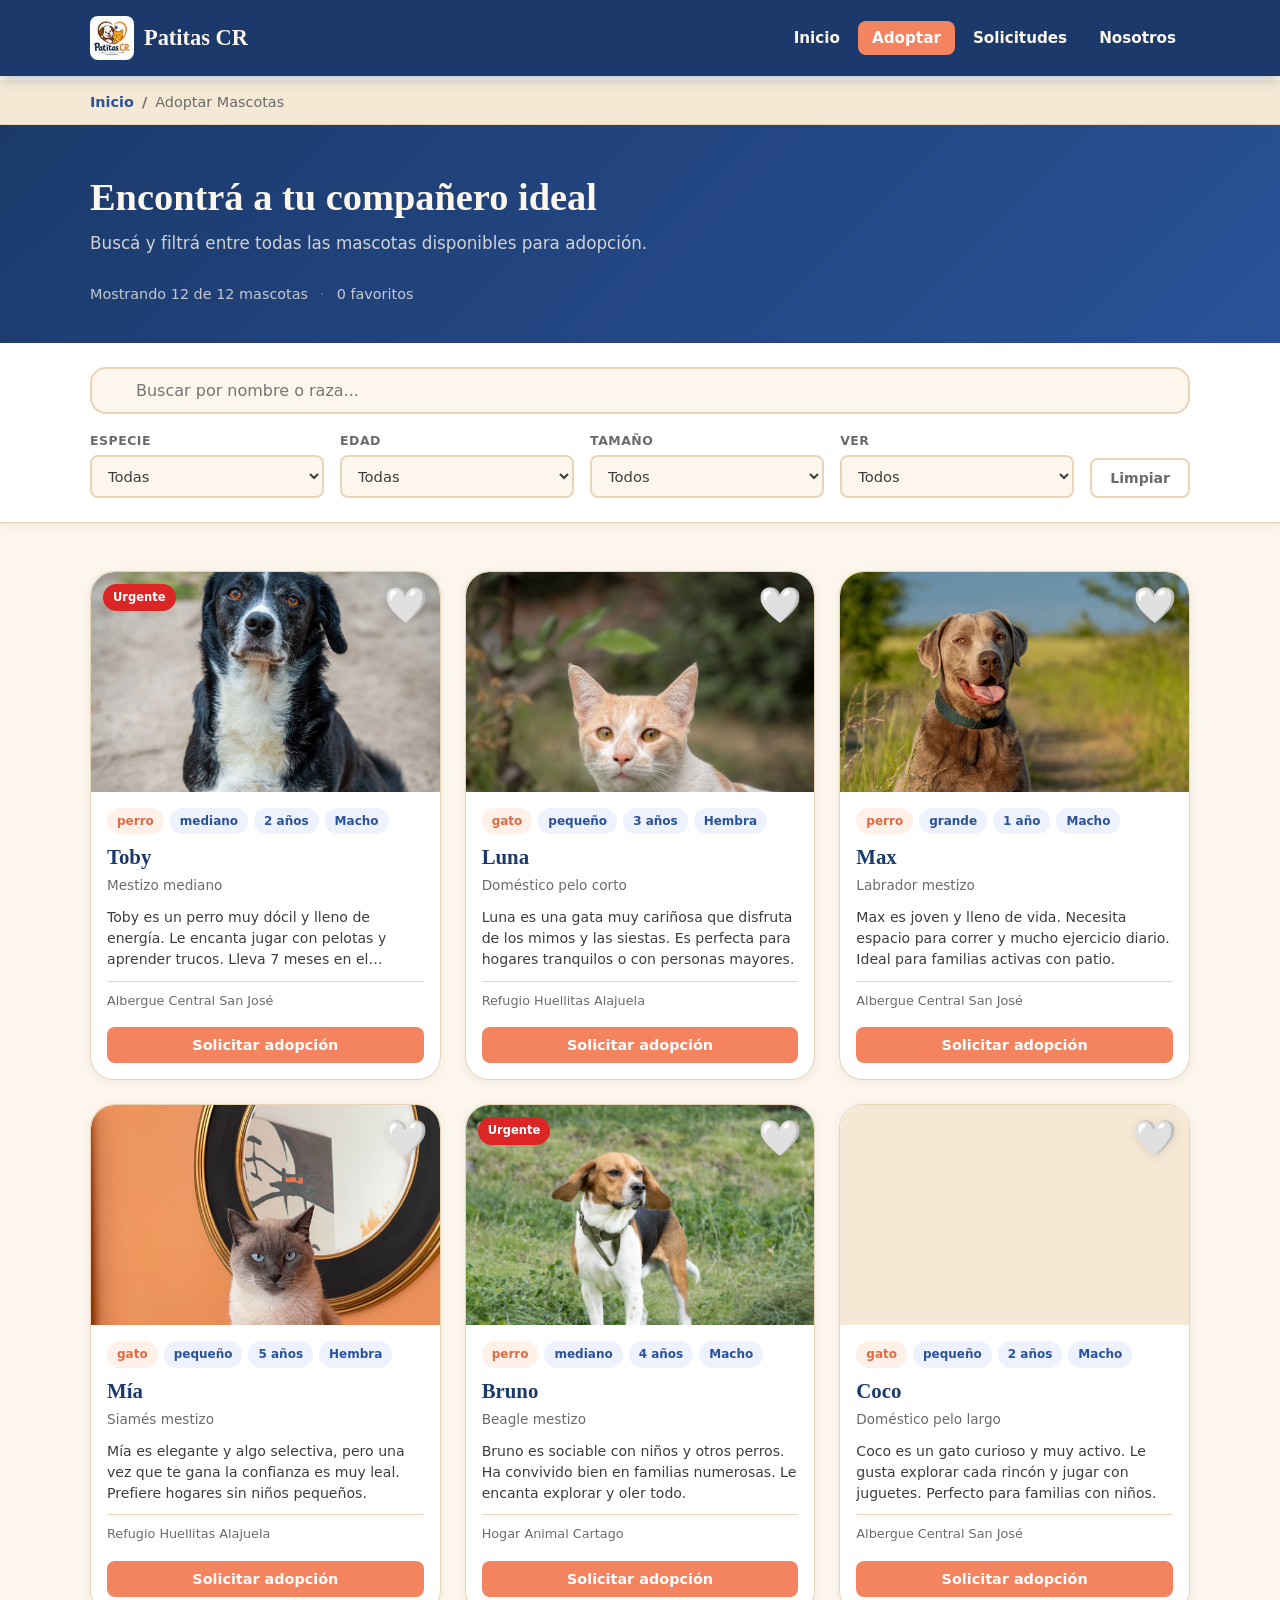
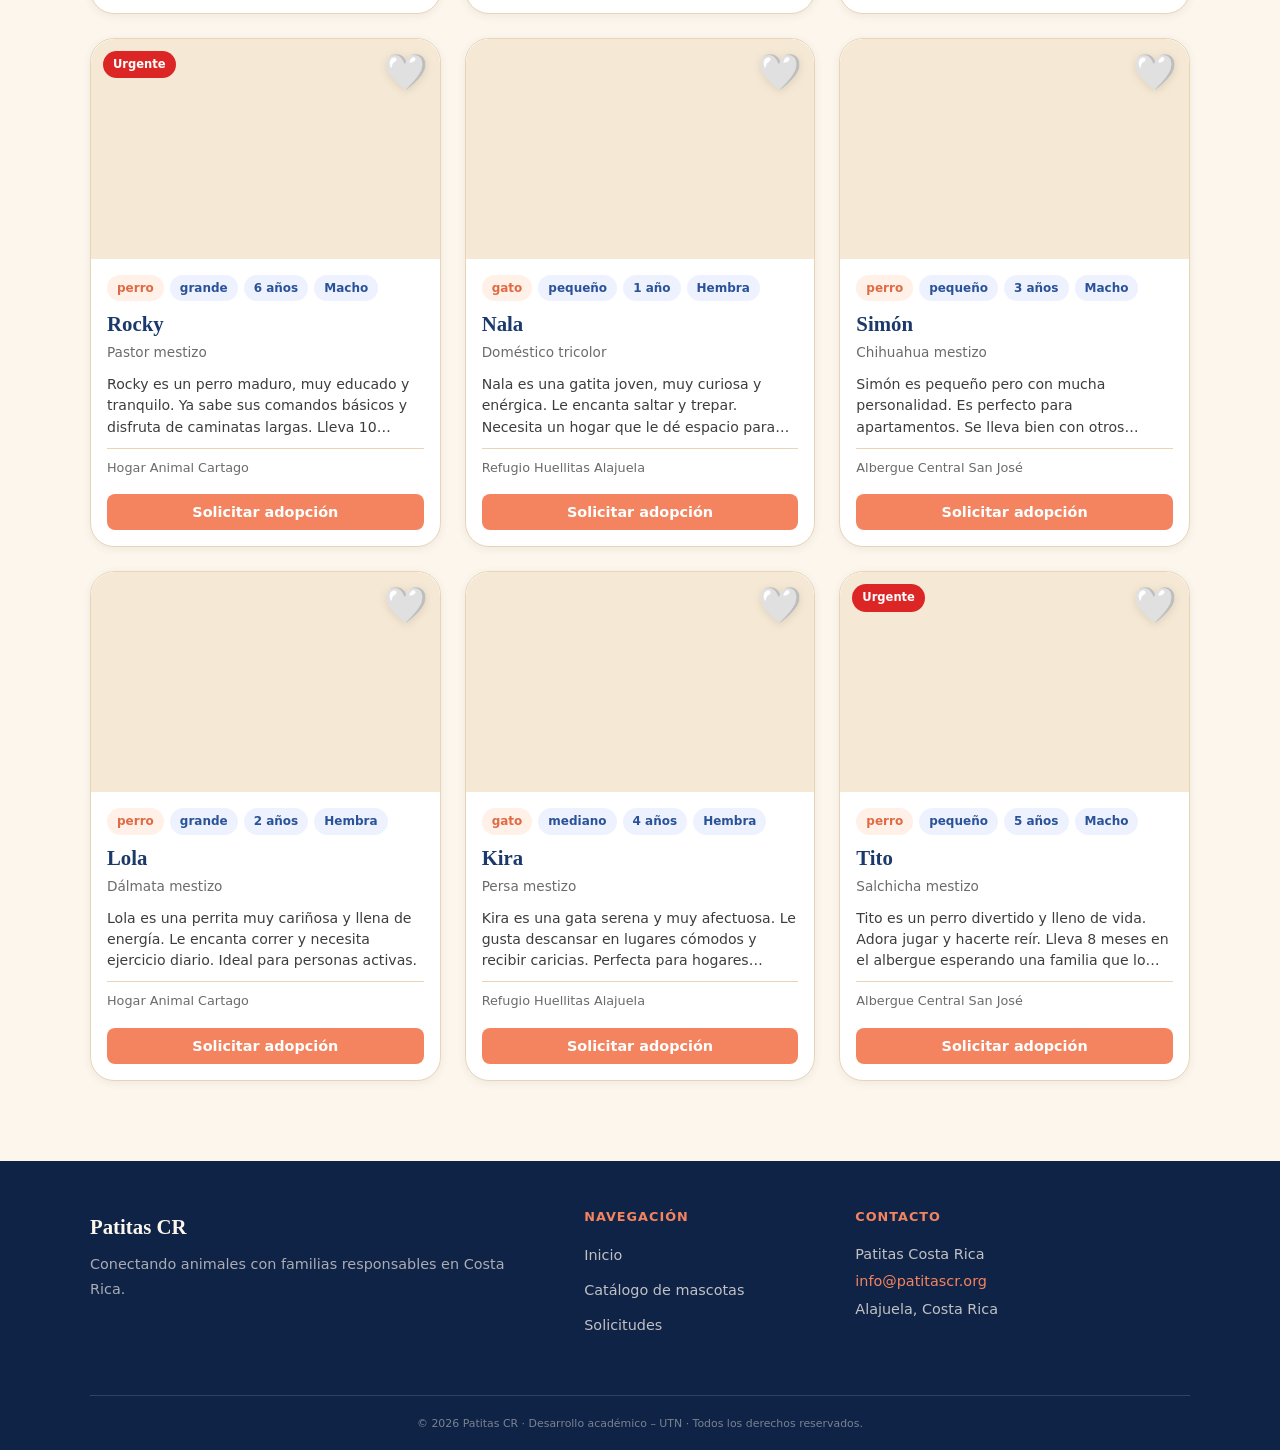
==== commit e2329eb7: "arreglo en registro y documentacion" ====
--- a/catalogo.html
+++ b/catalogo.html
@@ -151,10 +151,13 @@
                     <p id="modal-subtitulo">Completá el formulario para expresar tu interés.</p>
                 </div>
                 <!--ACA COMIENZA EL FORMULARIO-->
+                <!--EN LOS INPUT OCULTOS EL USUARIO NO LOS VE, PERO VAN A ALMACENAR INFORMACION-->
                 <form id="form-adopcion" novalidate>
                     <input type="hidden" id="adopcion-mascota-id">
                     <input type="hidden" id="adopcion-mascota-nombre">
 
+                    <!--DIVISION DE LOS CAMPOS DEL FORMULARIO, EL ASTERISCO SIGNIFICA QUE ES REQUERIDO-->
+                    <!--TODOS LOS CAMPOS ESTAN SEPARADOS POR UNA DIVISION, TIENEN LA MISMA CLASE-->
                     <div class="campo-grupo">
                         <label for="adopcion-nombre">Nombre completo *</label>
                         <input type="text" id="adopcion-nombre" placeholder="Ej: María Rodríguez" autocomplete="name">
@@ -173,18 +176,22 @@
                     <div class="campo-grupo">
                         <label for="adopcion-motivo">¿Por qué querés adoptar esta mascota?</label>
                         <textarea id="adopcion-motivo" rows="3"
-                            placeholder="Contanos sobre vos y tu hogar..."></textarea>
-                    </div>
+                        placeholder="Contanos sobre vos y tu hogar..."></textarea>
+                    </div>
+
+                    <!--ESTA DIVISION AGRUPA LOS BOTONES DEL MODAL-->
                     <div class="modal-acciones">
                         <button type="submit" class="btn-primary">Enviar solicitud</button>
                         <button type="button" class="btn-cancelar" id="btn-cancelar-modal">Cancelar</button>
                     </div>
                 </form>
 
+                <!--ESTE DIV COMIENZA OCULTO, SIRVE PARA MOSTRAR LA CONFIRMACION DE ENVIO-->
                 <div id="modal-confirmacion" class="modal-confirmacion" hidden>
                     <span class="confirmacion-icono" aria-hidden="true"></span>
                     <h3>¡Solicitud enviada!</h3>
                     <p id="confirmacion-texto"></p>
+                    <!--CUANDO EL USUARIO HACE CLICK EN EL BOTON, SE CIERRA EL MODAL-->
                     <button class="btn-primary" id="btn-cerrar-confirmacion">Entendido</button>
                 </div>
             </div>
@@ -217,6 +224,8 @@
             <small>© 2026 Patitas CR · Desarrollo académico – UTN · Todos los derechos reservados.</small>
         </div>
     </footer>
+
+    <!--CONEXIÓN A LOS ARCHIVOS JS-->
     <script src="js/catalogo.js"></script>
 
 </body>
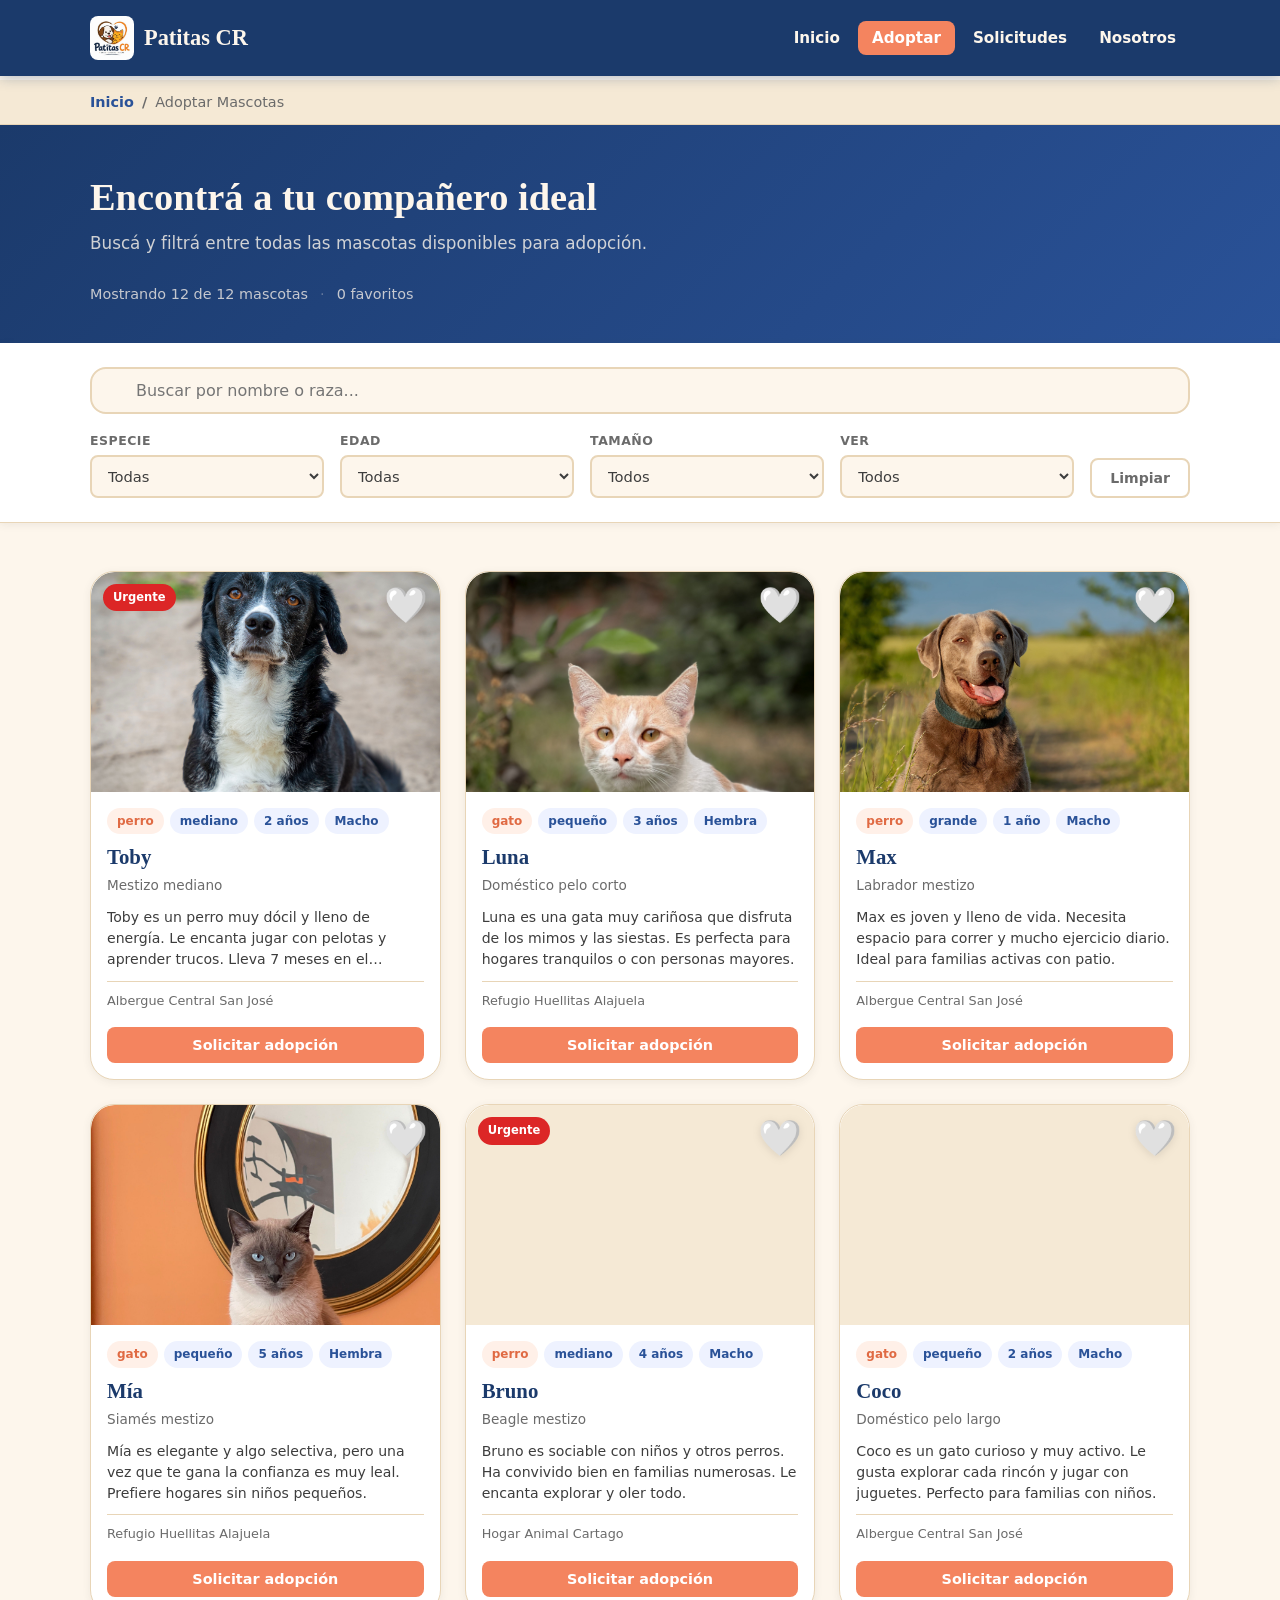
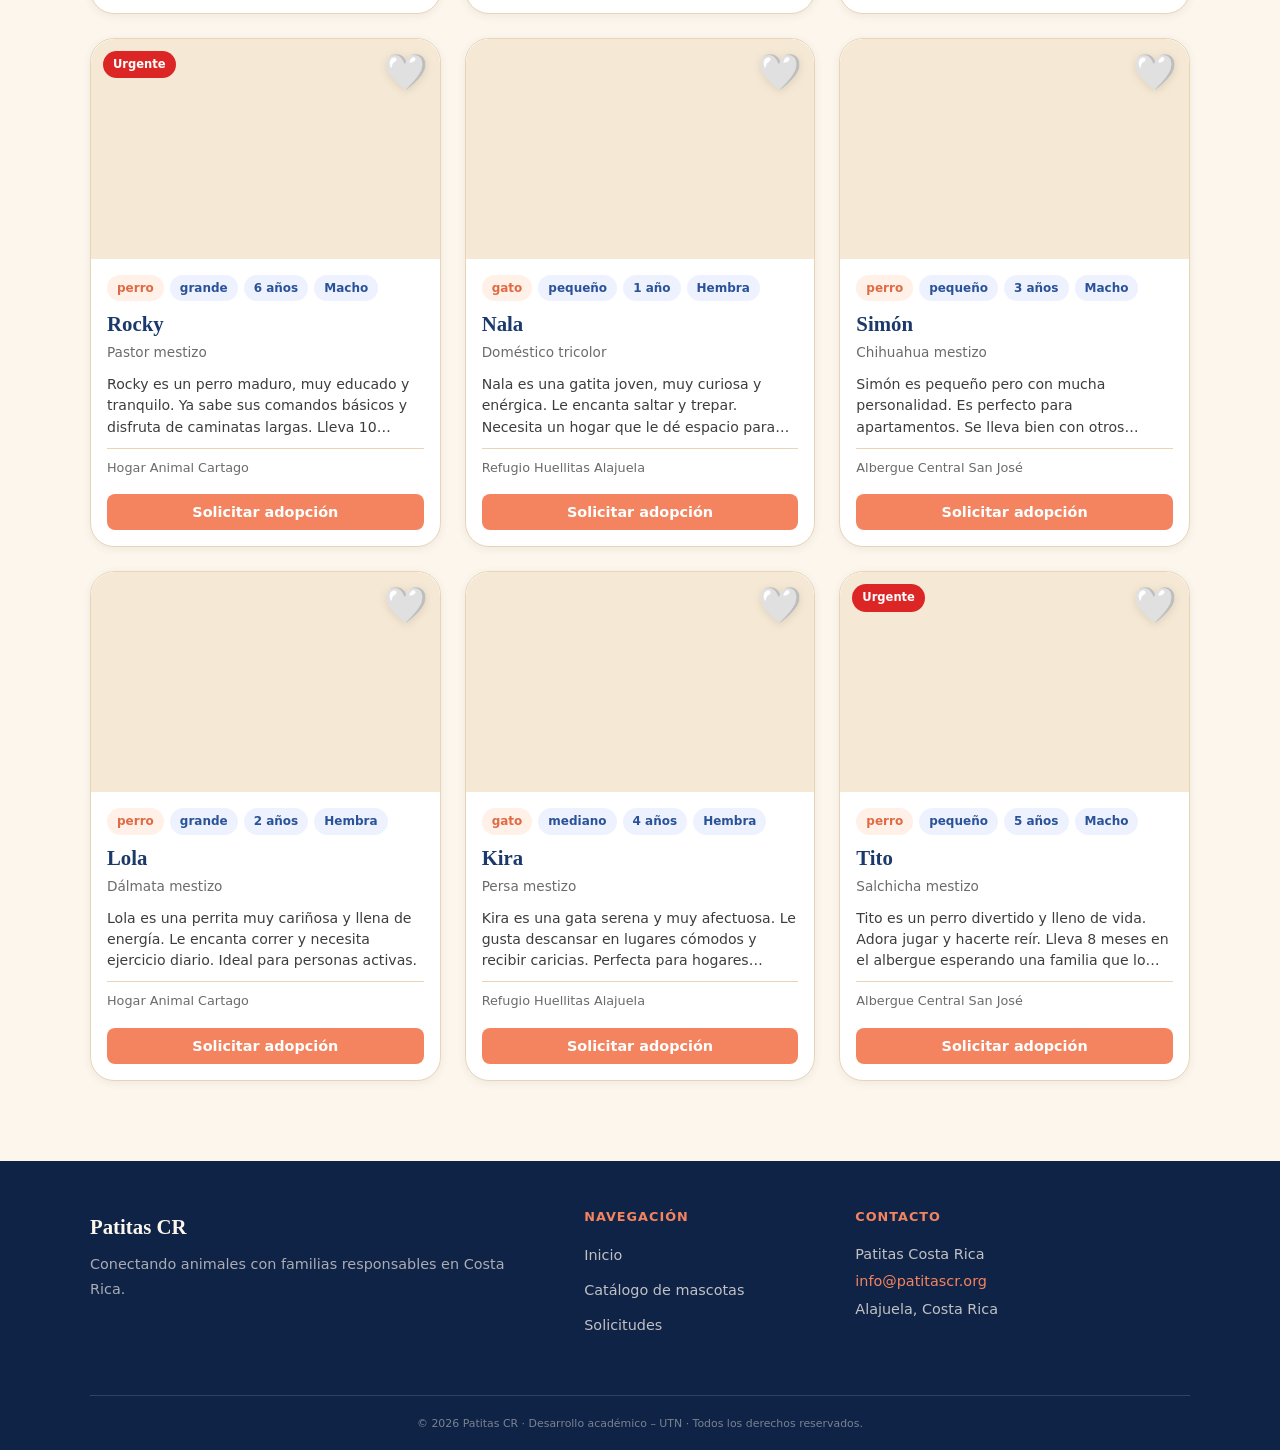
==== commit 0150dcde: "direccion" ====
--- a/catalogo.html
+++ b/catalogo.html
@@ -174,6 +174,11 @@
                         <span class="campo-error" id="error-adopcion-telefono"></span>
                     </div>
                     <div class="campo-grupo">
+                        <label for="adopcion-direccion">Dirección *</label>
+                        <input type="text" id="adopcion-direccion" placeholder="Ej: San José, Costa Rica" autocomplete="street-address">
+                        <span class="campo-error" id="error-adopcion-direccion"></span>
+                    </div>
+                    <div class="campo-grupo">
                         <label for="adopcion-motivo">¿Por qué querés adoptar esta mascota?</label>
                         <textarea id="adopcion-motivo" rows="3"
                         placeholder="Contanos sobre vos y tu hogar..."></textarea>
